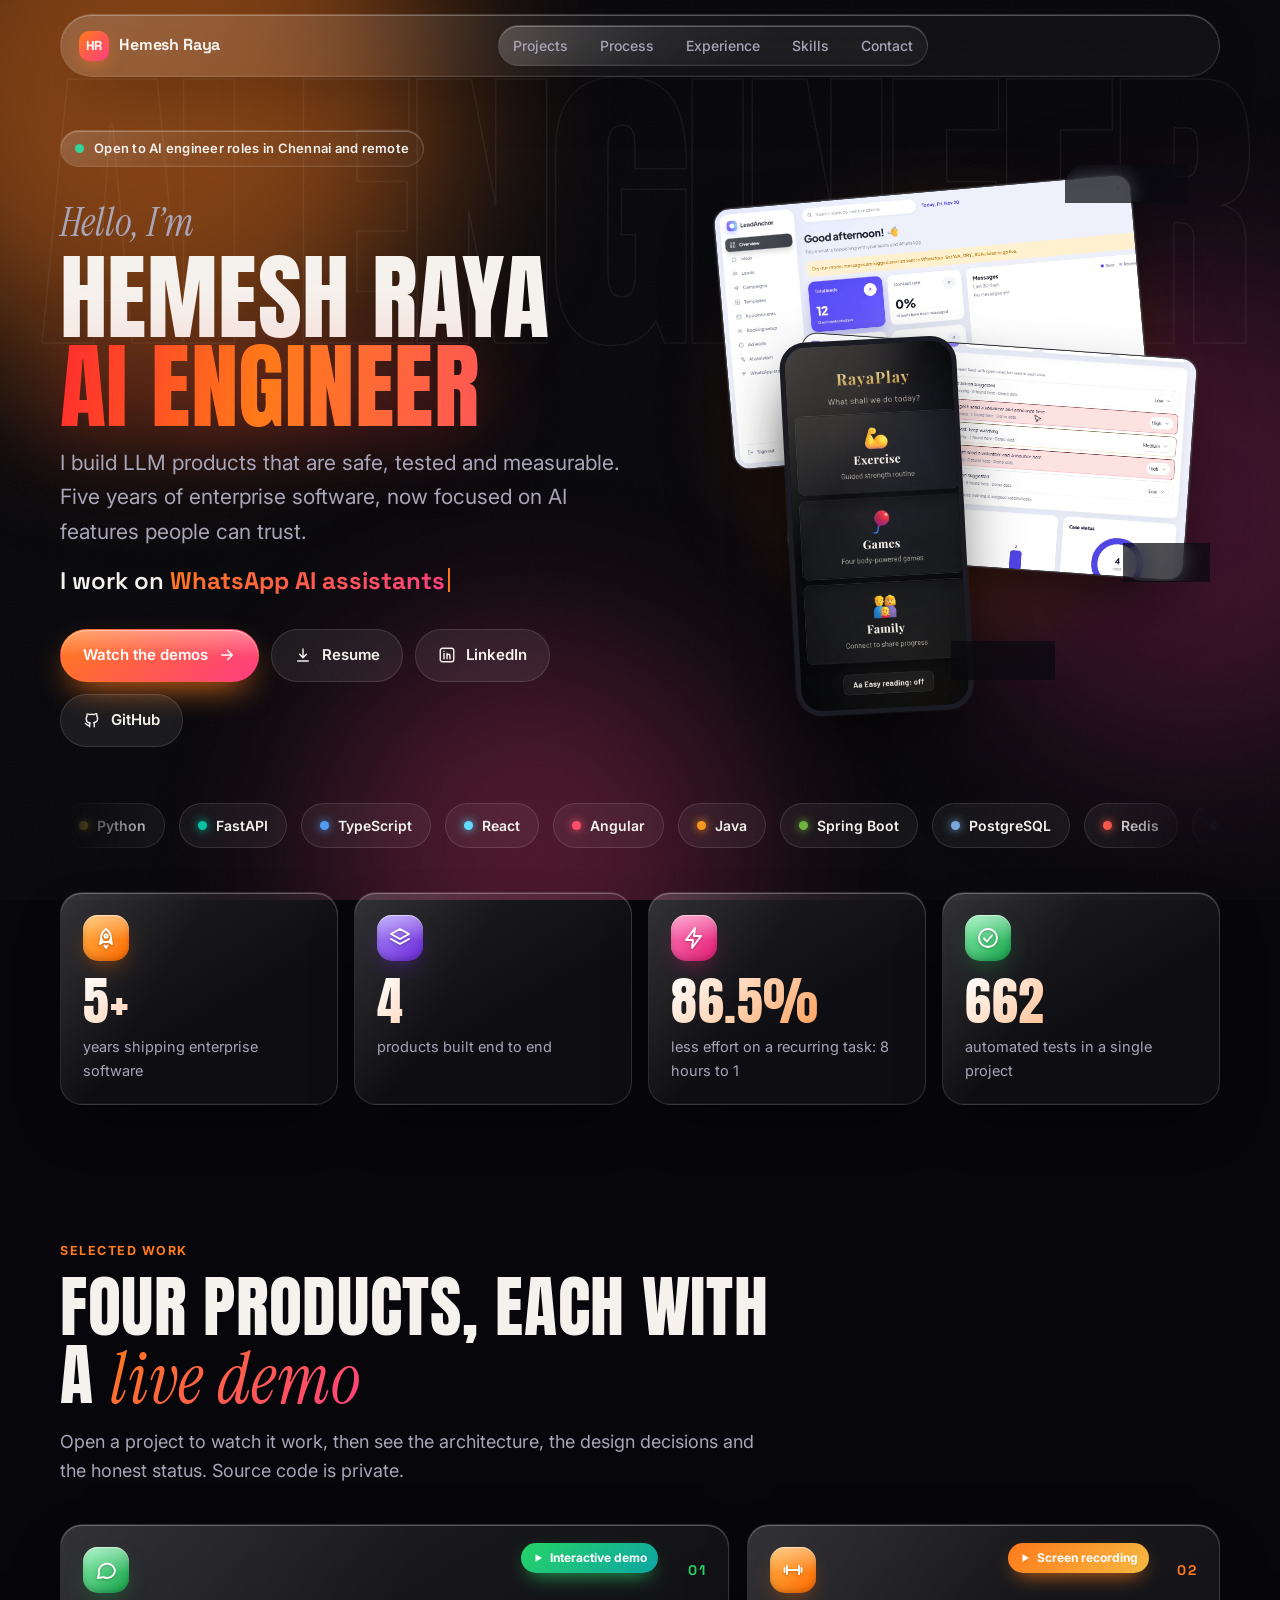
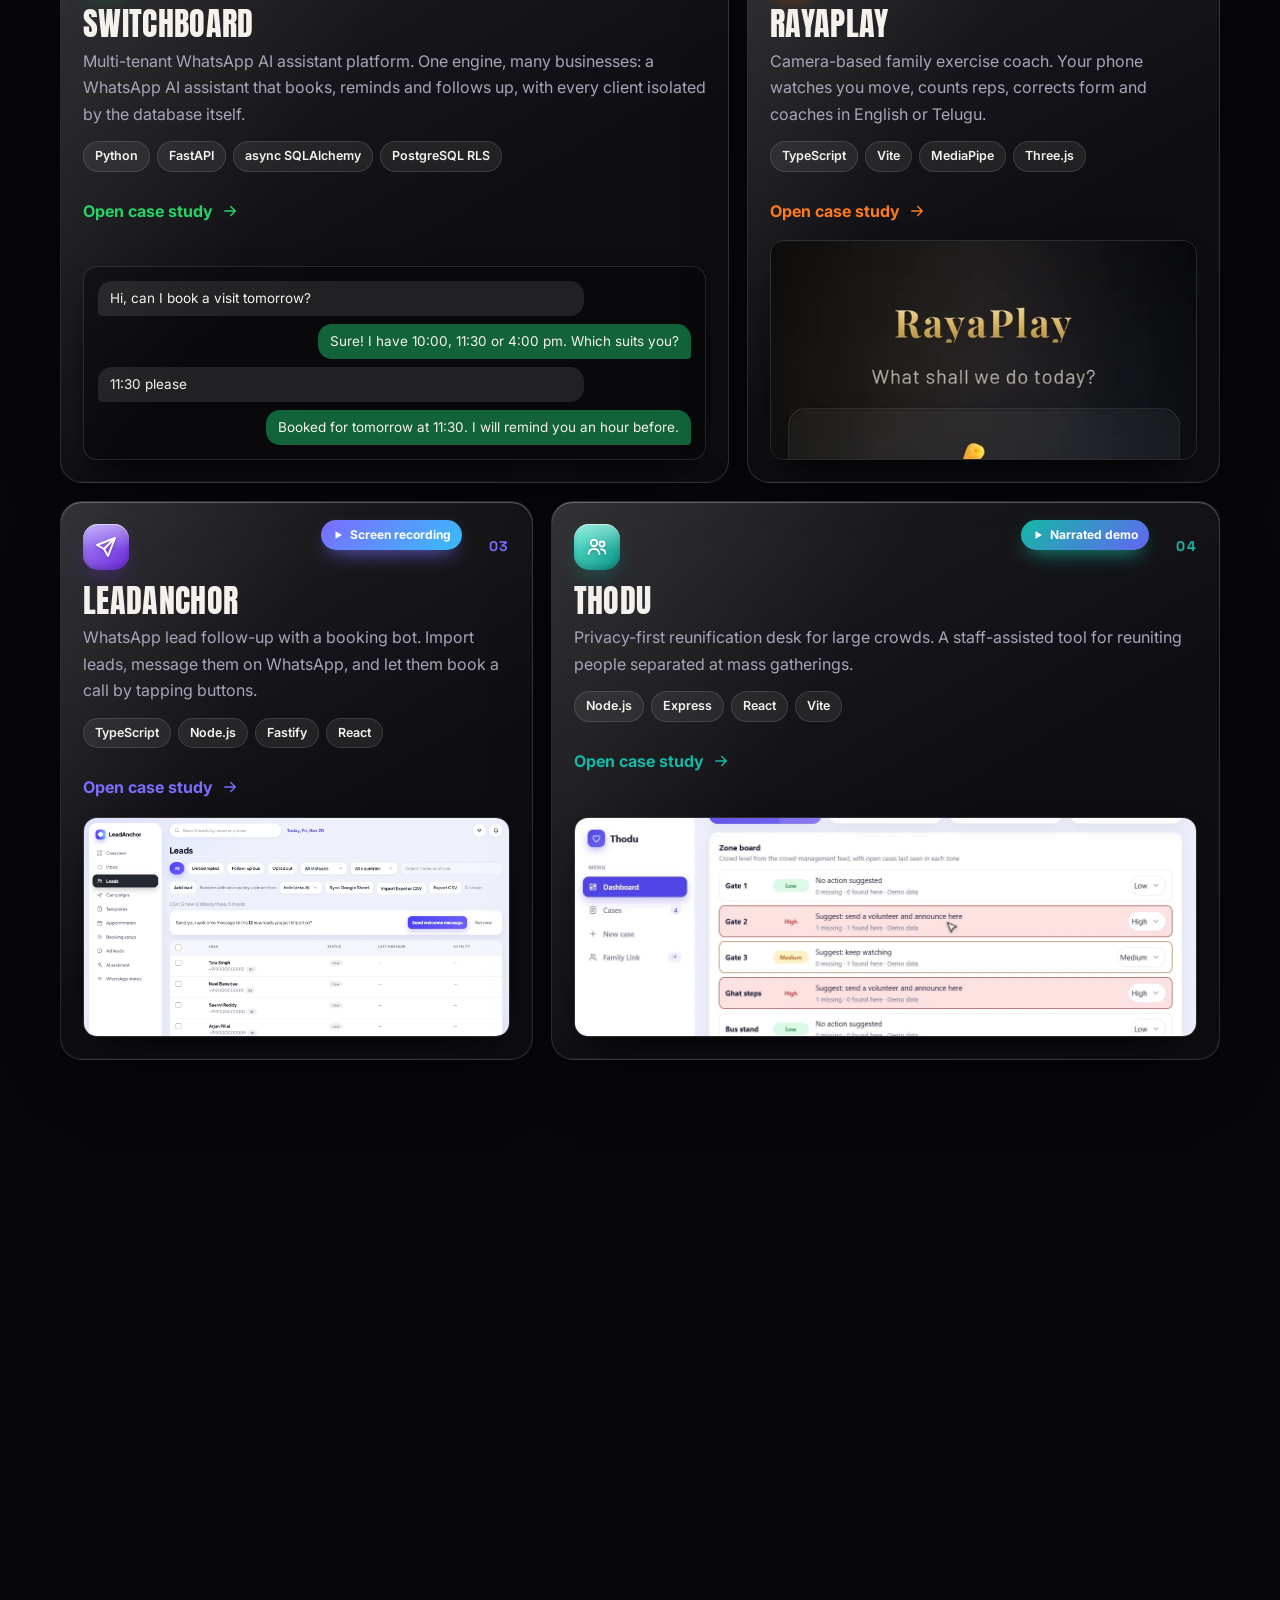
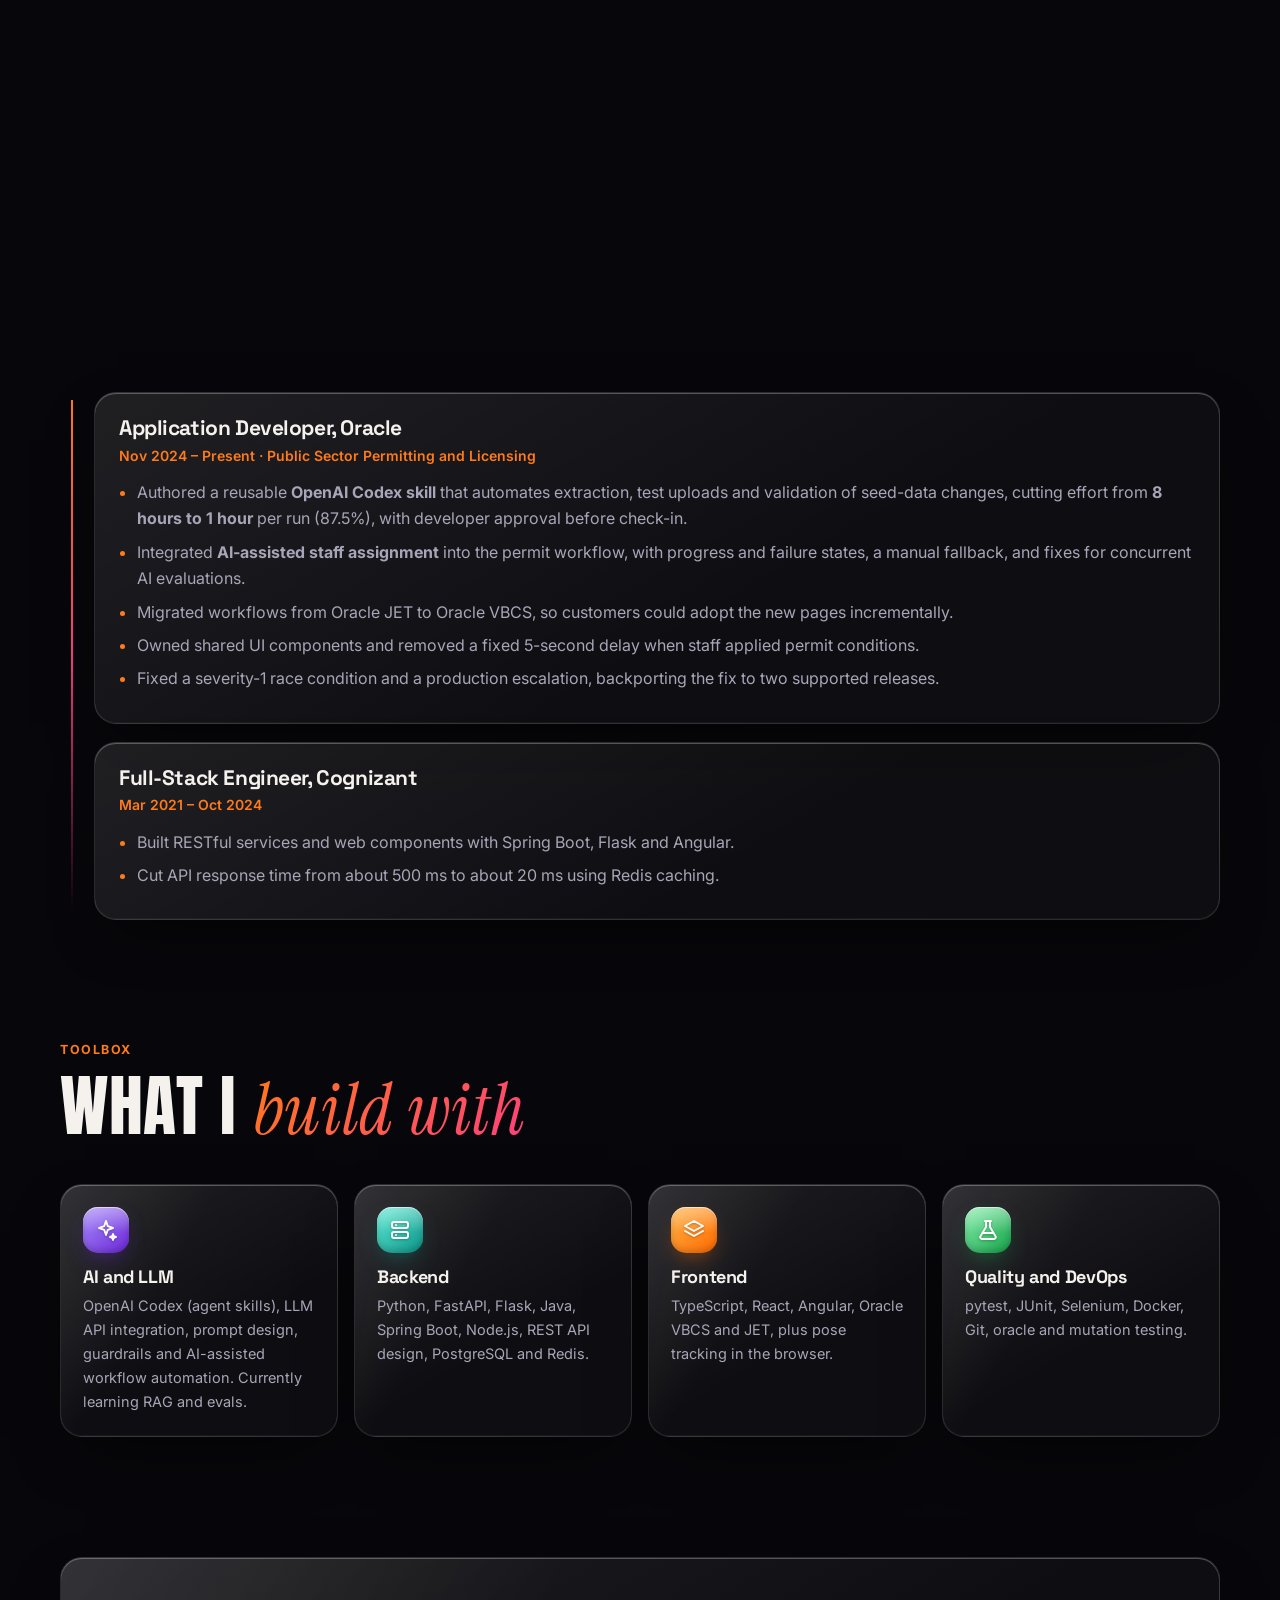
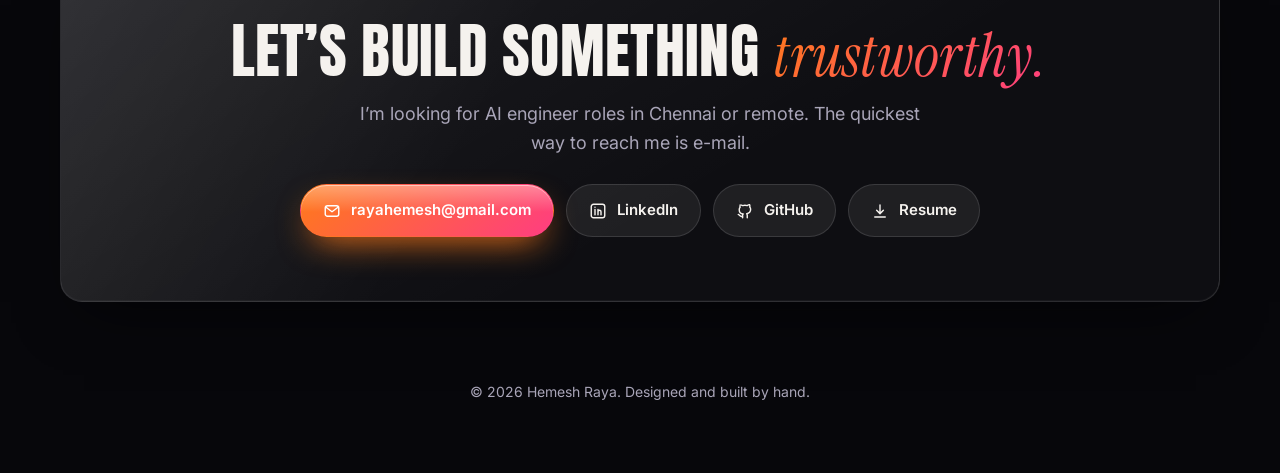
==== index.html @ c347c5f3 "Add files via upload" ====
<!doctype html>
<html lang="en">
<head>
<meta charset="utf-8">
<meta name="viewport" content="width=device-width, initial-scale=1">
<title>Hemesh Raya | AI Engineer</title>
<meta name="description" content="AI engineer building LLM products that are safe, tested and measurable. WhatsApp AI, guardrails, evals and enterprise web platforms.">
<meta property="og:title" content="Hemesh Raya | AI Engineer">
<meta property="og:description" content="AI engineer building LLM products that are safe, tested and measurable. WhatsApp AI, guardrails, evals and enterprise web platforms.">
<meta property="og:type" content="website">
<meta name="theme-color" content="#07070b">
<link rel="preconnect" href="https://fonts.googleapis.com">
<link rel="preconnect" href="https://fonts.gstatic.com" crossorigin>
<link href="https://fonts.googleapis.com/css2?family=Anton&family=Inter:wght@400;500;600;700&family=Instrument+Serif:ital@0;1&family=JetBrains+Mono:wght@400;500&family=Space+Grotesk:wght@500;600;700&display=swap" rel="stylesheet">
<link rel="stylesheet" href="site.css">
<style>:root{--a:#ff7a1a;--a2:#ff3d81;}</style>
</head>
<body>
<div class="mesh" aria-hidden="true"><i></i><i></i><i></i></div><div class="grain" aria-hidden="true"></div>
<div class="cursor-glow" aria-hidden="true"></div><div class="progress" aria-hidden="true"></div>
<header class="nav"><div class="bar glass">
  <a class="brand" href="index.html"><span class="mark">HR</span><span>Hemesh Raya</span></a>
  <nav class="links glass" id="links" aria-label="Main">
    <a href="#projects">Projects</a><a href="#process">Process</a><a href="#experience">Experience</a><a href="#skills">Skills</a><a href="#contact">Contact</a>
  </nav>
  <div style="display:flex;gap:8px">
    <button class="icon-btn menu-btn" id="menu" aria-label="Menu" aria-expanded="false"><svg viewBox="0 0 24 24" fill="none" stroke="currentColor" stroke-width="1.9" stroke-linecap="round" stroke-linejoin="round" aria-hidden="true"><path d="M4 7h16M4 12h16M4 17h16"/></svg></button>
  </div>
</div></header>

<main>
<section class="hero"><div class="big-word" aria-hidden="true">AI ENGINEER</div>
<div class="wrap hero-grid">
  <div>
    <span class="eyebrow glass" data-hero style="--d:.05s"><span class="dot"></span>Open to AI engineer roles in Chennai and remote</span>
    <p class="hello" data-hero style="--d:.12s">Hello, I&rsquo;m</p>
    <h1 data-hero style="--d:.18s"><span class="l1">Hemesh Raya</span><span class="l2">AI Engineer</span></h1>
    <p class="lead" data-hero style="--d:.3s">I build LLM products that are safe, tested and measurable. Five years of enterprise software, now focused on AI features people can trust.</p>
    <p class="rotor" data-hero style="--d:.38s" data-rotate="WhatsApp AI assistants|RAG and evals|LLM guardrails|Full-stack AI products">I work on <b></b><span class="caret"></span></p>
    <div class="cta" data-hero style="--d:.46s">
      <a class="btn primary" href="#projects">Watch the demos <svg viewBox="0 0 24 24" fill="none" stroke="currentColor" stroke-width="1.9" stroke-linecap="round" stroke-linejoin="round" aria-hidden="true"><path d="M5 12h14M13 6l6 6-6 6"/></svg></a>
      <a class="btn" href="Hemesh_Raya_Resume.pdf" download><svg viewBox="0 0 24 24" fill="none" stroke="currentColor" stroke-width="1.9" stroke-linecap="round" stroke-linejoin="round" aria-hidden="true"><path d="M12 4v11M7.5 11l4.5 4.5L16.5 11M5 20h14"/></svg> Resume</a>
      <a class="btn" href="https://www.linkedin.com/in/hemesh-raya-a6746b1a2/" target="_blank" rel="noopener"><svg viewBox="0 0 24 24" fill="none" stroke="currentColor" stroke-width="1.9" stroke-linecap="round" stroke-linejoin="round" aria-hidden="true"><rect x="3" y="3" width="18" height="18" rx="3"/><path d="M8 10v7M8 7v.01M12 17v-4a2 2 0 0 1 4 0v4M12 10v7"/></svg> LinkedIn</a>
      <a class="btn" href="https://github.com/HemeshRaya" target="_blank" rel="noopener"><svg viewBox="0 0 24 24" fill="none" stroke="currentColor" stroke-width="1.9" stroke-linecap="round" stroke-linejoin="round" aria-hidden="true"><path d="M9 19c-4 1.3-4-2-6-2.5m12 4.5v-3.2a2.8 2.8 0 0 0-.8-2.2c2.6-.3 5.3-1.3 5.3-5.8a4.5 4.5 0 0 0-1.2-3.1 4.2 4.2 0 0 0-.1-3.1s-1-.3-3.3 1.2a11.4 11.4 0 0 0-6 0C6.6 3.7 5.6 4 5.6 4a4.2 4.2 0 0 0-.1 3.1A4.5 4.5 0 0 0 4.3 10.2c0 4.5 2.7 5.5 5.3 5.8a2.8 2.8 0 0 0-.8 2.2V21"/></svg> GitHub</a>
    </div>
  </div>
  <div class="collage" data-hero style="--d:.3s" role="img" aria-label="Screens from my projects: LeadAnchor, Thodu and RayaPlay">
    <div class="glow"></div>
    <figure class="sh s1"><img src="leadanchor-overview.webp" alt=""></figure>
    <figure class="sh s2"><img src="thodu-dashboard.webp" alt=""></figure>
    <figure class="sh s3"><img src="rayaplay-home.webp" alt=""></figure>
    <span class="tag t1" style="--c:#7c6cff"><i></i>LeadAnchor</span><span class="tag t2" style="--c:#14b8a6"><i></i>Thodu</span><span class="tag t3" style="--c:#ff8a1f"><i></i>RayaPlay</span>
  </div>
</div>
<div class="wrap"><div class="marquee" aria-hidden="true"><div class="track"><span class="tech"><i style="--c:#ffd43b"></i>Python</span><span class="tech"><i style="--c:#05c3a3"></i>FastAPI</span><span class="tech"><i style="--c:#4f9cf5"></i>TypeScript</span><span class="tech"><i style="--c:#61dafb"></i>React</span><span class="tech"><i style="--c:#ff4d6a"></i>Angular</span><span class="tech"><i style="--c:#f89820"></i>Java</span><span class="tech"><i style="--c:#6db33f"></i>Spring Boot</span><span class="tech"><i style="--c:#7aa7d9"></i>PostgreSQL</span><span class="tech"><i style="--c:#ff5a4d"></i>Redis</span><span class="tech"><i style="--c:#2da0f5"></i>Docker</span><span class="tech"><i style="--c:#8cc84b"></i>Node.js</span><span class="tech"><i style="--c:#25d366"></i>WhatsApp API</span><span class="tech"><i style="--c:#a78bfa"></i>LLM APIs</span><span class="tech"><i style="--c:#ff7a1a"></i>MediaPipe</span><span class="tech"><i style="--c:#ff5a4d"></i>Oracle VBCS</span><span class="tech"><i style="--c:#34d399"></i>pytest</span><span class="tech"><i style="--c:#ffd43b"></i>Python</span><span class="tech"><i style="--c:#05c3a3"></i>FastAPI</span><span class="tech"><i style="--c:#4f9cf5"></i>TypeScript</span><span class="tech"><i style="--c:#61dafb"></i>React</span><span class="tech"><i style="--c:#ff4d6a"></i>Angular</span><span class="tech"><i style="--c:#f89820"></i>Java</span><span class="tech"><i style="--c:#6db33f"></i>Spring Boot</span><span class="tech"><i style="--c:#7aa7d9"></i>PostgreSQL</span><span class="tech"><i style="--c:#ff5a4d"></i>Redis</span><span class="tech"><i style="--c:#2da0f5"></i>Docker</span><span class="tech"><i style="--c:#8cc84b"></i>Node.js</span><span class="tech"><i style="--c:#25d366"></i>WhatsApp API</span><span class="tech"><i style="--c:#a78bfa"></i>LLM APIs</span><span class="tech"><i style="--c:#ff7a1a"></i>MediaPipe</span><span class="tech"><i style="--c:#ff5a4d"></i>Oracle VBCS</span><span class="tech"><i style="--c:#34d399"></i>pytest</span></div></div>
<div class="stats"><div class="stat glass" data-reveal><span class="ico g-orange"><svg viewBox="0 0 24 24" fill="none" stroke="currentColor" stroke-width="1.9" stroke-linecap="round" stroke-linejoin="round" aria-hidden="true"><path d="M12 3c3 2 5 5.5 5 9.5l-2 3.5H9l-2-3.5C7 8.5 9 5 12 3z"/><circle cx="12" cy="10" r="1.6"/><path d="M9 16l-3 2 1-4.5M15 16l3 2-1-4.5M10.5 19.5L12 22l1.5-2.5"/></svg></span><div class="num" data-count="5" data-suffix="+">0</div><div class="lab">years shipping enterprise software</div></div><div class="stat glass" data-reveal><span class="ico g-violet"><svg viewBox="0 0 24 24" fill="none" stroke="currentColor" stroke-width="1.9" stroke-linecap="round" stroke-linejoin="round" aria-hidden="true"><path d="M12 3l9 5-9 5-9-5 9-5z"/><path d="M3 13l9 5 9-5"/></svg></span><div class="num" data-count="4" data-suffix="">0</div><div class="lab">products built end to end</div></div><div class="stat glass" data-reveal><span class="ico g-pink"><svg viewBox="0 0 24 24" fill="none" stroke="currentColor" stroke-width="1.9" stroke-linecap="round" stroke-linejoin="round" aria-hidden="true"><path d="M13 2L4 14h7l-1 8 9-12h-7l1-8z"/></svg></span><div class="num" data-count="87.5" data-suffix="%">0</div><div class="lab">less effort on a recurring task: 8 hours to 1</div></div><div class="stat glass" data-reveal><span class="ico g-green"><svg viewBox="0 0 24 24" fill="none" stroke="currentColor" stroke-width="1.9" stroke-linecap="round" stroke-linejoin="round" aria-hidden="true"><circle cx="12" cy="12" r="9"/><path d="M8 12.5l3 3 5-6"/></svg></span><div class="num" data-count="670" data-suffix="">0</div><div class="lab">automated tests in a single project</div></div></div></div>
</section>

<section class="sec" id="projects"><div class="wrap">
  <div class="sec-head" data-reveal><div class="kicker">Selected work</div><h2>Four products, each with a <span class="em">live demo</span></h2><p>Open a project to watch it work, then see the architecture, the design decisions and the honest status. Source code is private.</p></div>
  <div class="bento"><a class="tile glass t1" data-reveal data-tilt href="switchboard.html" style="--ta:#25d366;--tb:#0ea5a4">
  <span class="demo-badge"><svg viewBox="0 0 24 24" aria-hidden="true"><path d="M7 4.5v15l13-7.5z"/></svg> Interactive demo</span>
  <div class="body"><div class="tilehead"><span class="ico g-green"><svg viewBox="0 0 24 24" fill="none" stroke="currentColor" stroke-width="1.9" stroke-linecap="round" stroke-linejoin="round" aria-hidden="true"><path d="M21 12a8 8 0 0 1-11.6 7.1L4 20l1-4.2A8 8 0 1 1 21 12z"/></svg></span><span class="num">01</span></div>
  <h3>Switchboard</h3><p>Multi-tenant WhatsApp AI assistant platform. One engine, many businesses: a WhatsApp AI assistant that books, reminds and follows up, with every client isolated by the database itself.</p><div class="chips"><span class="chip">Python</span><span class="chip">FastAPI</span><span class="chip">async SQLAlchemy</span><span class="chip">PostgreSQL RLS</span></div>
  <span class="go">Open case study <svg viewBox="0 0 24 24" fill="none" stroke="currentColor" stroke-width="1.9" stroke-linecap="round" stroke-linejoin="round" aria-hidden="true"><path d="M5 12h14M13 6l6 6-6 6"/></svg></span></div><div class="peek chat-peek"><div class="b u">Hi, can I book a visit tomorrow?</div><div class="b r">Sure! I have 10:00, 11:30 or 4:00 pm. Which suits you?</div><div class="b u">11:30 please</div><div class="b r">Booked for tomorrow at 11:30. I will remind you an hour before.</div></div></a><a class="tile glass t2" data-reveal data-tilt href="rayaplay.html" style="--ta:#ff7a1a;--tb:#f5b942">
  <span class="demo-badge"><svg viewBox="0 0 24 24" aria-hidden="true"><path d="M7 4.5v15l13-7.5z"/></svg> Screen recording</span>
  <div class="body"><div class="tilehead"><span class="ico g-orange"><svg viewBox="0 0 24 24" fill="none" stroke="currentColor" stroke-width="1.9" stroke-linecap="round" stroke-linejoin="round" aria-hidden="true"><path d="M6 8v8M3.5 10v4M18 8v8M20.5 10v4M6 12h12"/></svg></span><span class="num">02</span></div>
  <h3>RayaPlay</h3><p>Camera-based family exercise coach. Your phone watches you move, counts reps, corrects form and coaches in English or Telugu.</p><div class="chips"><span class="chip">TypeScript</span><span class="chip">Vite</span><span class="chip">MediaPipe</span><span class="chip">Three.js</span></div>
  <span class="go">Open case study <svg viewBox="0 0 24 24" fill="none" stroke="currentColor" stroke-width="1.9" stroke-linecap="round" stroke-linejoin="round" aria-hidden="true"><path d="M5 12h14M13 6l6 6-6 6"/></svg></span></div><div class="peek"><img src="rayaplay-home.webp" alt="RayaPlay home screen" loading="lazy"></div></a><a class="tile glass t3" data-reveal data-tilt href="leadanchor.html" style="--ta:#7c6cff;--tb:#38bdf8">
  <span class="demo-badge"><svg viewBox="0 0 24 24" aria-hidden="true"><path d="M7 4.5v15l13-7.5z"/></svg> Screen recording</span>
  <div class="body"><div class="tilehead"><span class="ico g-violet"><svg viewBox="0 0 24 24" fill="none" stroke="currentColor" stroke-width="1.9" stroke-linecap="round" stroke-linejoin="round" aria-hidden="true"><path d="M21 3L10 14"/><path d="M21 3l-7 18-4-7-7-4 18-7z"/></svg></span><span class="num">03</span></div>
  <h3>LeadAnchor</h3><p>WhatsApp lead follow-up with a booking bot. Import leads, message them on WhatsApp, and let them book a call by tapping buttons.</p><div class="chips"><span class="chip">TypeScript</span><span class="chip">Node.js</span><span class="chip">Fastify</span><span class="chip">React</span></div>
  <span class="go">Open case study <svg viewBox="0 0 24 24" fill="none" stroke="currentColor" stroke-width="1.9" stroke-linecap="round" stroke-linejoin="round" aria-hidden="true"><path d="M5 12h14M13 6l6 6-6 6"/></svg></span></div><div class="peek"><img src="leadanchor-leads.webp" alt="LeadAnchor leads page" loading="lazy"></div></a><a class="tile glass t4" data-reveal data-tilt href="thodu.html" style="--ta:#14b8a6;--tb:#6366f1">
  <span class="demo-badge"><svg viewBox="0 0 24 24" aria-hidden="true"><path d="M7 4.5v15l13-7.5z"/></svg> Narrated demo</span>
  <div class="body"><div class="tilehead"><span class="ico g-teal"><svg viewBox="0 0 24 24" fill="none" stroke="currentColor" stroke-width="1.9" stroke-linecap="round" stroke-linejoin="round" aria-hidden="true"><circle cx="9" cy="8" r="3.2"/><path d="M3.5 19c.5-3 2.7-5 5.5-5s5 2 5.5 5"/><circle cx="17" cy="9" r="2.5"/><path d="M16 14.2c2.4.1 4.1 1.8 4.5 4.3"/></svg></span><span class="num">04</span></div>
  <h3>Thodu</h3><p>Privacy-first reunification desk for large crowds. A staff-assisted tool for reuniting people separated at mass gatherings.</p><div class="chips"><span class="chip">Node.js</span><span class="chip">Express</span><span class="chip">React</span><span class="chip">Vite</span></div>
  <span class="go">Open case study <svg viewBox="0 0 24 24" fill="none" stroke="currentColor" stroke-width="1.9" stroke-linecap="round" stroke-linejoin="round" aria-hidden="true"><path d="M5 12h14M13 6l6 6-6 6"/></svg></span></div><div class="peek"><img src="thodu-dashboard.webp" alt="Thodu dashboard" loading="lazy"></div></a></div>
</div></section>

<section class="sec" id="process"><div class="wrap">
  <div class="sec-head" data-reveal><div class="kicker">How I work</div><h2>AI features that <span class="em">earn trust</span></h2><p>A repeatable approach, from the first conversation to the last test.</p></div>
  <div class="steps"><div class="step glass" data-reveal><div class="n"><span>01</span><span class="ico g-blue sm"><svg viewBox="0 0 24 24" fill="none" stroke="currentColor" stroke-width="1.9" stroke-linecap="round" stroke-linejoin="round" aria-hidden="true"><circle cx="11" cy="11" r="6.5"/><path d="M16 16l4.5 4.5"/></svg></span></div><h4>Understand</h4><p>Start from the real user and the real risk, not from the model.</p></div><div class="step glass" data-reveal><div class="n"><span>02</span><span class="ico g-teal sm"><svg viewBox="0 0 24 24" fill="none" stroke="currentColor" stroke-width="1.9" stroke-linecap="round" stroke-linejoin="round" aria-hidden="true"><path d="M12 3l7 3v6c0 4.5-3 7.6-7 9-4-1.4-7-4.5-7-9V6l7-3z"/><path d="M9 12l2 2 4-4"/></svg></span></div><h4>Set guardrails</h4><p>Decide what the AI may never do, and enforce it in code.</p></div><div class="step glass" data-reveal><div class="n"><span>03</span><span class="ico g-orange sm"><svg viewBox="0 0 24 24" fill="none" stroke="currentColor" stroke-width="1.9" stroke-linecap="round" stroke-linejoin="round" aria-hidden="true"><path d="M8 8l-5 4 5 4M16 8l5 4-5 4M14 5l-4 14"/></svg></span></div><h4>Build small</h4><p>Testable pieces: the model proposes, deterministic code checks.</p></div><div class="step glass" data-reveal><div class="n"><span>04</span><span class="ico g-violet sm"><svg viewBox="0 0 24 24" fill="none" stroke="currentColor" stroke-width="1.9" stroke-linecap="round" stroke-linejoin="round" aria-hidden="true"><path d="M9 3h6M10 3v6l-5.5 9.2A1.8 1.8 0 0 0 6 21h12a1.8 1.8 0 0 0 1.5-2.8L14 9V3"/><path d="M7.5 15h9"/></svg></span></div><h4>Evaluate</h4><p>Golden questions, oracles, mutation tests and model comparisons.</p></div><div class="step glass" data-reveal><div class="n"><span>05</span><span class="ico g-pink sm"><svg viewBox="0 0 24 24" fill="none" stroke="currentColor" stroke-width="1.9" stroke-linecap="round" stroke-linejoin="round" aria-hidden="true"><path d="M12 3c3 2 5 5.5 5 9.5l-2 3.5H9l-2-3.5C7 8.5 9 5 12 3z"/><circle cx="12" cy="10" r="1.6"/><path d="M9 16l-3 2 1-4.5M15 16l3 2-1-4.5M10.5 19.5L12 22l1.5-2.5"/></svg></span></div><h4>Ship and learn</h4><p>Be honest about limits, measure, then iterate.</p></div></div>
</div></section>

<section class="sec" id="experience"><div class="wrap">
  <div class="sec-head" data-reveal><div class="kicker">Experience</div><h2>Shipping in <span class="em">production</span></h2><p>Oracle work is confidential, so it is described in general terms with no code or screenshots.</p></div>
  <div class="timeline">
    <article class="job glass" data-reveal><h3>Application Developer, Oracle</h3><div class="meta">Nov 2024 &ndash; Present &middot; Public Sector Permitting and Licensing</div><ul>
      <li>Authored a reusable <b>OpenAI Codex skill</b> that automates extraction, test uploads and validation of seed-data changes, cutting effort from <b>8 hours to 1 hour</b> per run (87.5%), with developer approval before check-in.</li>
      <li>Integrated <b>AI-assisted staff assignment</b> into the permit workflow, with progress and failure states, a manual fallback, and fixes for concurrent AI evaluations.</li>
      <li>Migrated workflows from Oracle JET to Oracle VBCS, so customers could adopt the new pages incrementally.</li>
      <li>Owned shared UI components and removed a fixed 5-second delay when staff applied permit conditions.</li>
      <li>Fixed a severity-1 race condition and a production escalation, backporting the fix to two supported releases.</li></ul></article>
    <article class="job glass" data-reveal><h3>Full-Stack Engineer, Cognizant</h3><div class="meta">Mar 2021 &ndash; Oct 2024</div><ul>
      <li>Built RESTful services and web components with Spring Boot, Flask and Angular.</li>
      <li>Cut API response time from about 500 ms to about 20 ms using Redis caching.</li></ul></article>
  </div>
</div></section>

<section class="sec" id="skills"><div class="wrap">
  <div class="sec-head" data-reveal><div class="kicker">Toolbox</div><h2>What I <span class="em">build with</span></h2></div>
  <div class="skills"><div class="skill glass" data-reveal><span class="ico g-violet"><svg viewBox="0 0 24 24" fill="none" stroke="currentColor" stroke-width="1.9" stroke-linecap="round" stroke-linejoin="round" aria-hidden="true"><path d="M12 3l1.8 5.2L19 10l-5.2 1.8L12 17l-1.8-5.2L5 10l5.2-1.8L12 3z"/><path d="M19 16l.8 2.2L22 19l-2.2.8L19 22l-.8-2.2L16 19l2.2-.8L19 16z"/></svg></span><h4>AI and LLM</h4><p>OpenAI Codex (agent skills), LLM API integration, prompt design, guardrails and AI-assisted workflow automation. Currently learning RAG and evals.</p></div><div class="skill glass" data-reveal><span class="ico g-teal"><svg viewBox="0 0 24 24" fill="none" stroke="currentColor" stroke-width="1.9" stroke-linecap="round" stroke-linejoin="round" aria-hidden="true"><rect x="4" y="4" width="16" height="6" rx="2"/><rect x="4" y="14" width="16" height="6" rx="2"/><path d="M8 7h.01M8 17h.01"/></svg></span><h4>Backend</h4><p>Python, FastAPI, Flask, Java, Spring Boot, Node.js, REST API design, PostgreSQL and Redis.</p></div><div class="skill glass" data-reveal><span class="ico g-orange"><svg viewBox="0 0 24 24" fill="none" stroke="currentColor" stroke-width="1.9" stroke-linecap="round" stroke-linejoin="round" aria-hidden="true"><path d="M12 3l9 5-9 5-9-5 9-5z"/><path d="M3 13l9 5 9-5"/></svg></span><h4>Frontend</h4><p>TypeScript, React, Angular, Oracle VBCS and JET, plus pose tracking in the browser.</p></div><div class="skill glass" data-reveal><span class="ico g-green"><svg viewBox="0 0 24 24" fill="none" stroke="currentColor" stroke-width="1.9" stroke-linecap="round" stroke-linejoin="round" aria-hidden="true"><path d="M9 3h6M10 3v6l-5.5 9.2A1.8 1.8 0 0 0 6 21h12a1.8 1.8 0 0 0 1.5-2.8L14 9V3"/><path d="M7.5 15h9"/></svg></span><h4>Quality and DevOps</h4><p>pytest, JUnit, Selenium, Docker, Git, oracle and mutation testing.</p></div></div>
</div></section>

<section class="sec" id="contact"><div class="wrap">
  <div class="cta-card glass" data-reveal><h2>Let&rsquo;s build something <span class="em">trustworthy.</span></h2>
  <p>I&rsquo;m looking for AI engineer roles in Chennai or remote. The quickest way to reach me is e-mail.</p>
  <div class="cta"><a class="btn primary" href="mailto:rayahemesh@gmail.com" data-copy="rayahemesh@gmail.com"><svg viewBox="0 0 24 24" fill="none" stroke="currentColor" stroke-width="1.9" stroke-linecap="round" stroke-linejoin="round" aria-hidden="true"><rect x="3" y="5" width="18" height="14" rx="3"/><path d="M4 7l8 6 8-6"/></svg><span>rayahemesh@gmail.com</span></a>
  <a class="btn" href="https://www.linkedin.com/in/hemesh-raya-a6746b1a2/" target="_blank" rel="noopener"><svg viewBox="0 0 24 24" fill="none" stroke="currentColor" stroke-width="1.9" stroke-linecap="round" stroke-linejoin="round" aria-hidden="true"><rect x="3" y="3" width="18" height="18" rx="3"/><path d="M8 10v7M8 7v.01M12 17v-4a2 2 0 0 1 4 0v4M12 10v7"/></svg> LinkedIn</a>
  <a class="btn" href="https://github.com/HemeshRaya" target="_blank" rel="noopener"><svg viewBox="0 0 24 24" fill="none" stroke="currentColor" stroke-width="1.9" stroke-linecap="round" stroke-linejoin="round" aria-hidden="true"><path d="M9 19c-4 1.3-4-2-6-2.5m12 4.5v-3.2a2.8 2.8 0 0 0-.8-2.2c2.6-.3 5.3-1.3 5.3-5.8a4.5 4.5 0 0 0-1.2-3.1 4.2 4.2 0 0 0-.1-3.1s-1-.3-3.3 1.2a11.4 11.4 0 0 0-6 0C6.6 3.7 5.6 4 5.6 4a4.2 4.2 0 0 0-.1 3.1A4.5 4.5 0 0 0 4.3 10.2c0 4.5 2.7 5.5 5.3 5.8a2.8 2.8 0 0 0-.8 2.2V21"/></svg> GitHub</a>
  <a class="btn" href="Hemesh_Raya_Resume.pdf" download><svg viewBox="0 0 24 24" fill="none" stroke="currentColor" stroke-width="1.9" stroke-linecap="round" stroke-linejoin="round" aria-hidden="true"><path d="M12 4v11M7.5 11l4.5 4.5L16.5 11M5 20h14"/></svg> Resume</a></div></div>
</div></section>
</main>
<footer><div class="wrap">&copy; 2026 Hemesh Raya. Designed and built by hand.</div></footer>
<div class="lb" role="dialog" aria-label="Screenshot viewer"><button class="icon-btn x" aria-label="Close"><svg viewBox="0 0 24 24" fill="none" stroke="currentColor" stroke-width="1.9" stroke-linecap="round" stroke-linejoin="round" aria-hidden="true"><path d="M6 6l12 12M18 6L6 18"/></svg></button><img alt=""></div>
<script src="site.js"></script>
</body></html>
---- site.css ----
/* Hemesh Raya portfolio: dark glossy theme */
:root {
  --bg: #07070b;
  --text: #f5f2ee;
  --muted: #a9a5b8;
  --line: rgba(255, 255, 255, .12);
  --a: #ff3b30;           /* page accent, overridden per project */
  --a2: #ff8a1f;
  --g-orange: linear-gradient(135deg, #ffb347, #ff6a00);
  --g-pink: linear-gradient(135deg, #ff7ab8, #e11d74);
  --g-violet: linear-gradient(135deg, #a78bfa, #6d28d9);
  --g-blue: linear-gradient(135deg, #60a5fa, #2563eb);
  --g-teal: linear-gradient(135deg, #5eead4, #0d9488);
  --g-green: linear-gradient(135deg, #86efac, #16a34a);
  --g-amber: linear-gradient(135deg, #fde68a, #d97706);
  --radius: 22px;
  --font-body: "Inter", system-ui, -apple-system, "Segoe UI", Roboto, sans-serif;
  --font-head: "Space Grotesk", "Inter", system-ui, sans-serif;
  --font-accent: "Instrument Serif", Georgia, serif;
  --font-display: "Anton", "Space Grotesk", Impact, sans-serif;
}
* { box-sizing: border-box; }
html { overflow-x: clip; scroll-behavior: smooth; -webkit-text-size-adjust: 100%; }
body {
  margin: 0; background: var(--bg); color: var(--text);
  font: 16px/1.65 var(--font-body); overflow-x: hidden;
}
@view-transition { navigation: auto; }
img { max-width: 100%; display: block; }
a { color: inherit; text-decoration: none; }
:focus-visible { outline: 2px solid var(--a); outline-offset: 3px; border-radius: 8px; }
.wrap { width: min(1160px, 100% - 40px); margin-inline: auto; }
::selection { background: var(--a); color: #000; }

/* ---------- background mesh ---------- */
.mesh { position: fixed; inset: 0; z-index: -1; overflow: hidden; pointer-events: none; }
.mesh i { position: absolute; border-radius: 50%; filter: blur(90px); opacity: .5; will-change: transform; }
.mesh i:nth-child(1) { width: 560px; height: 560px; background: var(--a); top: -180px; left: -120px; animation: drift1 22s ease-in-out infinite; }
.mesh i:nth-child(2) { width: 480px; height: 480px; background: #7c1d4d; top: 30%; right: -160px; opacity: .45; animation: drift2 26s ease-in-out infinite; }
.mesh i:nth-child(3) { width: 420px; height: 420px; background: var(--a2); bottom: -160px; left: 25%; opacity: .28; animation: drift3 30s ease-in-out infinite; }
@keyframes drift1 { 50% { transform: translate(120px, 90px) scale(1.15); } }
@keyframes drift2 { 50% { transform: translate(-110px, 80px) scale(.9); } }
@keyframes drift3 { 50% { transform: translate(90px, -70px) scale(1.2); } }
.grain { position: fixed; inset: 0; z-index: -1; opacity: .05; pointer-events: none;
  background-image: url("data:image/svg+xml;utf8,<svg xmlns='http://www.w3.org/2000/svg' width='160' height='160'><filter id='n'><feTurbulence type='fractalNoise' baseFrequency='.9' numOctaves='2'/></filter><rect width='100%' height='100%' filter='url(%23n)'/></svg>"); }
.progress { position: fixed; top: 0; left: 0; height: 3px; width: 0; z-index: 60; background: linear-gradient(90deg, var(--a), var(--a2)); box-shadow: 0 0 12px var(--a); }
.cursor-glow { position: fixed; width: 420px; height: 420px; margin: -210px 0 0 -210px; border-radius: 50%; z-index: -1; pointer-events: none;
  background: radial-gradient(circle, color-mix(in srgb, var(--a) 22%, transparent), transparent 65%); transition: opacity .3s; opacity: 0; }

/* ---------- nav ---------- */
.nav { position: fixed; top: 14px; left: 0; right: 0; z-index: 50; }
.nav .bar { width: min(1160px, 100% - 28px); margin-inline: auto; display: flex; align-items: center; justify-content: space-between;
  padding: 10px 14px 10px 18px; border-radius: 999px; }
.brand { font-family: var(--font-head); font-weight: 700; letter-spacing: -.01em; display: flex; align-items: center; gap: 10px; }
.brand .mark { width: 30px; height: 30px; border-radius: 10px; display: grid; place-items: center; font-size: 13px; color: #fff; background: linear-gradient(135deg, var(--a), var(--a2)); box-shadow: 0 6px 18px -6px var(--a); }
.links { display: flex; align-items: center; gap: 4px; }
.links a { padding: 8px 14px; border-radius: 999px; color: var(--muted); font-size: 14px; font-weight: 500; transition: .2s; }
.links a:hover, .links a.active { color: var(--text); background: rgba(255, 255, 255, .08); }
.icon-btn { width: 38px; height: 38px; border-radius: 50%; display: grid; place-items: center; cursor: pointer; border: 1px solid var(--line);
  background: rgba(255, 255, 255, .06); color: var(--text); transition: .2s; }
.icon-btn:hover { background: rgba(255, 255, 255, .14); transform: translateY(-1px); }
.icon-btn svg { width: 18px; height: 18px; }
.icon-btn[aria-pressed="true"] { background: linear-gradient(135deg, var(--a), var(--a2)); border-color: transparent; color: #fff; box-shadow: 0 6px 20px -6px var(--a); }
.menu-btn { display: none; }
@media (max-width: 760px) {
  .links { display: none; position: absolute; top: 62px; left: 0; right: 0; flex-direction: column; padding: 12px; border-radius: 24px; }
  .links.open { display: flex; }
  .menu-btn { display: grid; }
}

/* ---------- glass + gloss ---------- */
.glass {
  position: relative; border-radius: var(--radius); border: 1px solid var(--line);
  background: linear-gradient(150deg, rgba(255, 255, 255, .1), rgba(255, 255, 255, .03) 60%);
  -webkit-backdrop-filter: blur(16px); backdrop-filter: blur(16px);
  box-shadow: inset 0 1px 0 rgba(255, 255, 255, .28), inset 0 -1px 0 rgba(255, 255, 255, .04), 0 24px 60px -24px rgba(0, 0, 0, .7);
  overflow: hidden; --mx: 50%; --my: 0%;
}
.glass::before { content: ""; position: absolute; inset: 0; pointer-events: none;
  background: linear-gradient(120deg, rgba(255, 255, 255, .16), transparent 38%); opacity: .55; }
.glass::after { content: ""; position: absolute; inset: 0; pointer-events: none; opacity: 0; transition: opacity .3s;
  background: radial-gradient(420px circle at var(--mx) var(--my), color-mix(in srgb, var(--a) 28%, transparent), transparent 60%); }
.glass:hover::after { opacity: 1; }
.glass > * { position: relative; z-index: 1; }

.btn { display: inline-flex; align-items: center; gap: 10px; padding: 13px 22px; border-radius: 999px; font-weight: 600; font-size: 15px;
  border: 1px solid var(--line); background: rgba(255, 255, 255, .07); color: var(--text); cursor: pointer; transition: transform .2s, background .2s, box-shadow .2s;
  position: relative; overflow: hidden; }
.btn:hover { background: rgba(255, 255, 255, .15); }
.btn svg { width: 18px; height: 18px; }
.btn.primary { border-color: transparent; color: #fff; background: linear-gradient(135deg, var(--a), var(--a2));
  box-shadow: 0 14px 34px -12px var(--a), inset 0 1px 0 rgba(255, 255, 255, .45); }
.btn.primary::before { content: ""; position: absolute; left: 0; right: 0; top: 0; height: 52%; background: linear-gradient(180deg, rgba(255, 255, 255, .34), rgba(255, 255, 255, 0)); pointer-events: none; }
.btn.primary::after { content: ""; position: absolute; top: 0; bottom: 0; width: 60px; left: -90px; background: linear-gradient(100deg, transparent, rgba(255, 255, 255, .55), transparent); transform: skewX(-20deg); transition: left .7s; }
.btn.primary:hover::after { left: 120%; }

/* colorful icon tiles */
.ico { width: 46px; height: 46px; border-radius: 15px; display: grid; place-items: center; color: #fff; flex: none; position: relative;
  box-shadow: 0 10px 24px -10px var(--ico-glow, rgba(255, 122, 26, .7)), inset 0 1px 0 rgba(255, 255, 255, .55), inset 0 -3px 6px rgba(0, 0, 0, .18); }
.ico::before { content: ""; position: absolute; inset: 0; border-radius: inherit; background: linear-gradient(180deg, rgba(255, 255, 255, .35), transparent 55%); }
.ico svg { width: 24px; height: 24px; position: relative; filter: drop-shadow(0 1px 1px rgba(0, 0, 0, .25)); }
.ico.sm { width: 36px; height: 36px; border-radius: 12px; } .ico.sm svg { width: 19px; height: 19px; }
.g-orange { background: var(--g-orange); --ico-glow: rgba(255, 106, 0, .7); } .g-pink { background: var(--g-pink); --ico-glow: rgba(225, 29, 116, .7); }
.g-violet { background: var(--g-violet); --ico-glow: rgba(109, 40, 217, .7); } .g-blue { background: var(--g-blue); --ico-glow: rgba(37, 99, 235, .7); }
.g-teal { background: var(--g-teal); --ico-glow: rgba(13, 148, 136, .7); } .g-green { background: var(--g-green); --ico-glow: rgba(22, 163, 74, .7); }
.g-amber { background: var(--g-amber); --ico-glow: rgba(217, 119, 6, .7); }

/* ---------- type ---------- */
h1, h2, h3, h4 { font-family: var(--font-head); letter-spacing: -.02em; line-height: 1.08; margin: 0; }
.em { font-family: var(--font-accent); font-style: italic; font-weight: 400; background: linear-gradient(135deg, var(--a), var(--a2)); -webkit-background-clip: text; background-clip: text; color: transparent; padding-right: .06em; }
.eyebrow { display: inline-flex; align-items: center; gap: 10px; padding: 7px 14px; border-radius: 999px; font-size: 13px; font-weight: 600; letter-spacing: .02em; }
.dot { width: 9px; height: 9px; border-radius: 50%; background: #34d399; box-shadow: 0 0 0 0 rgba(52, 211, 153, .7); animation: pulse 2s infinite; }
@keyframes pulse { 70% { box-shadow: 0 0 0 10px rgba(52, 211, 153, 0); } 100% { box-shadow: 0 0 0 0 rgba(52, 211, 153, 0); } }
.sec { padding: 96px 0 24px; }
.sec-head { margin-bottom: 38px; max-width: 720px; }
.sec-head .kicker { color: var(--a); font-weight: 700; letter-spacing: .12em; text-transform: uppercase; font-size: 12.5px; }
.sec-head h2 { font-size: clamp(30px, 5vw, 48px); margin: 10px 0 12px; }
.sec-head p { color: var(--muted); font-size: 18px; margin: 0; }

/* ---------- hero ---------- */
.hero { position: relative; padding: 150px 0 40px; overflow-x: clip; }
.hero-grid { display: grid; grid-template-columns: 1.15fr .85fr; gap: 30px; align-items: center; }
.hero h1 { font-size: clamp(44px, 8vw, 92px); letter-spacing: -.035em; margin: 20px 0 18px; }
.hero h1 .em { font-size: 1.06em; }
.hero .lead { font-size: clamp(17px, 2vw, 21px); color: var(--muted); max-width: 560px; margin: 0 0 12px; }
.rotor { font-family: var(--font-head); font-size: clamp(18px, 2.4vw, 24px); font-weight: 600; margin: 0 0 28px; min-height: 1.5em; }
.rotor b { background: linear-gradient(135deg, var(--a), var(--a2)); -webkit-background-clip: text; background-clip: text; color: transparent; }
.rotor .caret { display: inline-block; width: 2px; height: 1em; background: var(--a); margin-left: 3px; vertical-align: -.12em; animation: blink 1s steps(1) infinite; }
@keyframes blink { 50% { opacity: 0; } }
.cta { display: flex; flex-wrap: wrap; gap: 12px; }
.big-word { position: absolute; left: 50%; top: 80px; transform: translateX(-50%); z-index: -1; white-space: nowrap; user-select: none;
  font-family: var(--font-head); font-weight: 700; font-size: clamp(90px, 19vw, 300px); letter-spacing: -.04em; line-height: 1;
  color: transparent; -webkit-text-stroke: 1.5px rgba(255, 255, 255, .07); }
@keyframes floaty { 50% { transform: translateY(-14px); } }
@media (max-width: 860px) {
  .hero { padding-top: 120px; } .hero-grid { grid-template-columns: 1fr; }
}

/* ---------- marquee + stats ---------- */
.marquee { margin-top: 56px; overflow: hidden; -webkit-mask-image: linear-gradient(90deg, transparent, #000 10%, #000 90%, transparent); mask-image: linear-gradient(90deg, transparent, #000 10%, #000 90%, transparent); }
.marquee .track { display: flex; gap: 14px; width: max-content; animation: slide 38s linear infinite; }
.marquee:hover .track { animation-play-state: paused; }
@keyframes slide { to { transform: translateX(-50%); } }
.tech { display: inline-flex; align-items: center; gap: 9px; padding: 10px 18px; border-radius: 999px; font-weight: 600; font-size: 14px; border: 1px solid var(--line); background: rgba(255, 255, 255, .05); white-space: nowrap; }
.tech i { width: 9px; height: 9px; border-radius: 50%; background: var(--c, var(--a)); box-shadow: 0 0 10px var(--c, var(--a)); }
.stats { display: grid; grid-template-columns: repeat(auto-fit, minmax(min(100%, 210px), 1fr)); gap: 16px; margin-top: 44px; }
.stat { padding: 22px; }
.stat .num { font-family: var(--font-head); font-weight: 700; font-size: clamp(36px, 5vw, 52px); letter-spacing: -.03em; line-height: 1; background: linear-gradient(135deg, #fff, var(--a)); -webkit-background-clip: text; background-clip: text; color: transparent; }
.stat .lab { color: var(--muted); margin-top: 8px; font-size: 14.5px; }
.stat .ico { margin-bottom: 14px; }

/* ---------- bento ---------- */
.bento { display: grid; grid-template-columns: repeat(12, 1fr); gap: 18px; }
.tile { padding: 22px; display: flex; flex-direction: column; min-height: 320px; transform-style: preserve-3d; transition: transform .25s ease, border-color .25s; --a: var(--ta); --a2: var(--tb); }
.tile:hover { border-color: color-mix(in srgb, var(--ta) 60%, transparent); }
.tile.t1 { grid-column: span 7; } .tile.t2 { grid-column: span 5; } .tile.t3 { grid-column: span 5; } .tile.t4 { grid-column: span 7; }
.tile h3 { font-size: 26px; margin: 14px 0 6px; } .tile p { color: var(--muted); margin: 0 0 14px; }
.tile .tilehead { display: flex; align-items: center; gap: 12px; justify-content: space-between; }
.tile .num { font-family: var(--font-head); color: var(--ta); font-weight: 700; font-size: 14px; letter-spacing: .1em; }
.tile .body { margin-bottom: 16px; }
.tile .peek { margin-top: auto; border-radius: 14px; overflow: hidden; border: 1px solid var(--line); box-shadow: 0 20px 40px -20px #000; max-height: 220px; }
.tile .peek img { width: 100%; object-fit: cover; object-position: top; transition: transform .6s ease; }
.tile:hover .peek img { transform: scale(1.05); }
.tile .go { margin-top: 14px; font-weight: 700; display: inline-flex; gap: 8px; align-items: center; color: var(--ta); }
.tile .go svg { width: 18px; height: 18px; transition: transform .25s; } .tile:hover .go svg { transform: translateX(6px); }
.chips { display: flex; flex-wrap: wrap; gap: 7px; margin: 0 0 12px; }
.chip { padding: 4px 11px; border-radius: 999px; font-size: 12.5px; font-weight: 600; color: var(--text); background: rgba(255, 255, 255, .07); border: 1px solid var(--line); }
.chat-peek { display: grid; gap: 8px; padding: 14px; background: rgba(0, 0, 0, .35); }
.chat-peek .b { max-width: 82%; padding: 8px 12px; border-radius: 14px; font-size: 13.5px; line-height: 1.4; }
.chat-peek .u { background: rgba(255, 255, 255, .1); border-bottom-left-radius: 4px; } .chat-peek .r { background: #12633a; margin-left: auto; border-bottom-right-radius: 4px; }
@media (max-width: 900px) { .tile.t1, .tile.t2, .tile.t3, .tile.t4 { grid-column: span 12; } }

/* ---------- process / timeline / skills ---------- */
.steps { display: grid; grid-template-columns: repeat(auto-fit, minmax(min(100%, 190px), 1fr)); gap: 16px; counter-reset: s; }
.step { padding: 22px; } .step .n { font-family: var(--font-head); font-weight: 700; color: var(--muted); font-size: 13px; letter-spacing: .12em; margin-bottom: 14px; display: flex; justify-content: space-between; align-items: center; }
.step h4 { font-size: 19px; margin-bottom: 6px; } .step p { margin: 0; color: var(--muted); font-size: 14.5px; }
.timeline { position: relative; display: grid; gap: 18px; padding-left: 34px; }
.timeline::before { content: ""; position: absolute; left: 11px; top: 8px; bottom: 8px; width: 2px; background: linear-gradient(var(--a), var(--a2), transparent); }
.job { padding: 24px; position: relative; } .job::before { content: ""; position: absolute; left: -31px; top: 30px; width: 14px; height: 14px; border-radius: 50%; background: var(--a); box-shadow: 0 0 0 5px rgba(255, 122, 26, .2), 0 0 18px var(--a); }
.job h3 { font-size: 21px; } .job .meta { color: var(--a); font-weight: 600; font-size: 14px; margin: 4px 0 12px; }
.job ul { margin: 0; padding-left: 18px; color: var(--muted); } .job li { margin-bottom: 7px; } .job li::marker { color: var(--a); }
.skills { display: grid; grid-template-columns: repeat(auto-fit, minmax(min(100%, 240px), 1fr)); gap: 16px; }
.skill { padding: 22px; } .skill h4 { font-size: 18px; margin: 14px 0 8px; } .skill p { margin: 0; color: var(--muted); font-size: 14.5px; }
.cta-card { padding: clamp(28px, 6vw, 64px); text-align: center; }
.cta-card h2 { font-size: clamp(30px, 6vw, 60px); margin-bottom: 14px; } .cta-card p { color: var(--muted); font-size: 18px; max-width: 560px; margin: 0 auto 26px; }
.cta-card .cta { justify-content: center; }
footer { padding: 54px 0 70px; color: var(--muted); font-size: 14px; text-align: center; }

/* ---------- reveal ---------- */
[data-reveal] { opacity: 0; transform: translateY(28px); filter: blur(6px); transition: opacity .8s cubic-bezier(.2, .7, .2, 1), transform .8s cubic-bezier(.2, .7, .2, 1), filter .8s; transition-delay: var(--d, 0s); }
[data-reveal].in { opacity: 1; transform: none; filter: none; }
.hero [data-hero] { opacity: 0; transform: translateY(24px); animation: rise .9s cubic-bezier(.2, .7, .2, 1) forwards; animation-delay: var(--d, 0s); }
@keyframes rise { to { opacity: 1; transform: none; } }
body.leaving main, body.leaving .hero { opacity: 0; transform: translateY(-10px); transition: .25s; }
main { animation: pagein .5s ease both; } @keyframes pagein { from { opacity: 0; transform: translateY(8px); } }

/* ---------- project pages ---------- */
.p-hero { padding: 140px 0 30px; position: relative; }
.crumb { display: inline-flex; align-items: center; gap: 8px; color: var(--muted); font-weight: 600; font-size: 14px; margin-bottom: 14px; min-height: 44px; padding: 8px 4px; }
.crumb:hover { color: var(--text); } .crumb svg { width: 16px; height: 16px; }
.p-hero-grid { display: grid; grid-template-columns: 1.05fr .95fr; gap: 36px; align-items: center; }
.p-hero h1 { font-size: clamp(42px, 7vw, 82px); margin: 18px 0 14px; letter-spacing: -.035em; }
.p-hero .tag { font-size: clamp(18px, 2.2vw, 23px); color: var(--muted); max-width: 560px; margin: 0 0 22px; }
.meta-row { display: flex; flex-wrap: wrap; gap: 8px 22px; margin: 0 0 24px; color: var(--muted); font-size: 14.5px; } .meta-row b { color: var(--text); }
@media (max-width: 900px) { .p-hero-grid { grid-template-columns: 1fr; } }
.frame { border-radius: 16px; overflow: hidden; border: 1px solid var(--line); background: #0c0c12; box-shadow: 0 40px 90px -30px var(--a), 0 0 0 1px rgba(255, 255, 255, .06); }
.frame .top { display: flex; gap: 7px; padding: 11px 14px; background: rgba(255, 255, 255, .06); border-bottom: 1px solid var(--line); }
.frame .top i { width: 11px; height: 11px; border-radius: 50%; background: #ff5f57; } .frame .top i:nth-child(2) { background: #febc2e; } .frame .top i:nth-child(3) { background: #28c840; }
.frame img { width: 100%; }
.phone { width: min(260px, 100%); border-radius: 38px; padding: 10px; background: linear-gradient(145deg, #2b2b36, #0b0b10); border: 1px solid rgba(255, 255, 255, .22); box-shadow: 0 40px 80px -30px var(--a), inset 0 1px 0 rgba(255, 255, 255, .3); position: relative; margin-inline: auto; }
.phone::before { content: ""; position: absolute; top: 18px; left: 50%; width: 70px; height: 20px; border-radius: 12px; background: #000; transform: translateX(-50%); z-index: 2; }
.phone img { border-radius: 30px; width: 100%; }
.hero-visual { position: relative; perspective: 1200px; }
.hero-visual .tiltbox { transition: transform .2s ease-out; transform-style: preserve-3d; }
.glance { display: grid; grid-template-columns: repeat(auto-fit, minmax(min(100%, 190px), 1fr)); gap: 16px; }
.two { display: grid; grid-template-columns: 1fr 1fr; gap: 18px; } @media (max-width: 800px) { .two { grid-template-columns: 1fr; } }
.story { padding: 28px; } .story h3 { font-size: 24px; margin: 14px 0 10px; } .story p { color: var(--muted); margin: 0; font-size: 17px; }
.feat-grid { display: grid; grid-template-columns: repeat(auto-fit, minmax(min(100%, 270px), 1fr)); gap: 16px; }
.feat { padding: 22px; transition: transform .25s; } .feat:hover { transform: translateY(-6px); } .feat h4 { font-size: 19px; margin: 14px 0 6px; } .feat p { margin: 0; color: var(--muted); font-size: 15px; }

/* flow diagrams */
.lane { padding: 24px; margin-bottom: 16px; } .lane h4 { font-size: 15px; letter-spacing: .08em; text-transform: uppercase; color: var(--a); margin-bottom: 18px; }
.flow { display: flex; flex-wrap: wrap; align-items: stretch; gap: 0; }
.node { display: flex; flex-direction: column; align-items: center; text-align: center; gap: 10px; padding: 14px 12px; min-width: 120px; max-width: 160px; flex: 1 1 120px; border-radius: 16px; transition: transform .25s, background .25s; }
.node:hover { transform: translateY(-5px); background: rgba(255, 255, 255, .06); }
.node b { font-family: var(--font-head); font-size: 15px; line-height: 1.2; } .node span { color: var(--muted); font-size: 12.5px; line-height: 1.35; }
.arrow { flex: 0 0 38px; display: grid; place-items: center; position: relative; }
.arrow::before { content: ""; height: 2px; width: 100%; background: repeating-linear-gradient(90deg, var(--a) 0 6px, transparent 6px 12px); background-size: 24px 2px; animation: flow 1s linear infinite; opacity: .9; }
.arrow::after { content: ""; position: absolute; right: 2px; width: 8px; height: 8px; border-top: 2px solid var(--a); border-right: 2px solid var(--a); transform: rotate(45deg); }
@keyframes flow { to { background-position: 24px 0; } }
@media (max-width: 700px) { .flow { flex-direction: column; align-items: center; } .arrow { flex-basis: 30px; width: 30px; height: 30px; transform: rotate(90deg); } .node { max-width: 260px; width: 100%; flex-direction: row; text-align: left; } }

/* decisions */
.dec { display: grid; grid-template-columns: repeat(auto-fit, minmax(min(100%, 310px), 1fr)); gap: 16px; }
.d { padding: 22px; display: grid; grid-template-columns: auto 1fr; gap: 16px; } .d h4 { font-size: 18px; margin-bottom: 6px; } .d p { margin: 0; color: var(--muted); font-size: 15px; }

/* gallery + lightbox */
.gallery { display: grid; grid-template-columns: repeat(auto-fit, minmax(min(100%, 330px), 1fr)); gap: 18px; }
.shot { cursor: zoom-in; transition: transform .3s; } .shot:hover { transform: translateY(-6px) scale(1.01); }
.shot figcaption { padding: 14px 6px 0; } .shot figcaption b { display: block; font-family: var(--font-head); font-size: 16px; } .shot figcaption span { color: var(--muted); font-size: 14px; }
.shots-phone { display: grid; grid-template-columns: repeat(auto-fit, minmax(min(100%, 210px), 1fr)); gap: 26px; }
.shots-phone figure { margin: 0; text-align: center; } .shots-phone .phone { cursor: zoom-in; transition: transform .3s; } .shots-phone .phone:hover { transform: translateY(-8px) rotate(-1deg); }
.shots-phone figcaption { margin-top: 14px; } .shots-phone figcaption b { display: block; font-family: var(--font-head); } .shots-phone figcaption span { color: var(--muted); font-size: 14px; }
.lb { position: fixed; inset: 0; z-index: 80; display: none; place-items: center; background: rgba(4, 4, 8, .88); backdrop-filter: blur(10px); padding: 24px; }
.lb.open { display: grid; animation: pagein .25s; } .lb img { max-height: 88vh; max-width: min(1200px, 94vw); border-radius: 14px; box-shadow: 0 30px 100px rgba(0, 0, 0, .7); }
.lb .x { position: absolute; top: 18px; right: 18px; }

/* chat mock */
.chat { max-width: 440px; margin-inline: auto; border-radius: 28px; overflow: hidden; border: 1px solid var(--line); background: #0b141a; box-shadow: 0 40px 80px -30px var(--a); }
.chat .head { display: flex; align-items: center; gap: 12px; padding: 14px 16px; background: #1f2c34; } .chat .head b { display: block; } .chat .head span { font-size: 12px; color: #8696a0; }
.chat .body { padding: 18px 14px; display: grid; gap: 10px; min-height: 380px; align-content: start; background: radial-gradient(circle at 20% 10%, rgba(37, 211, 102, .06), transparent 40%); }
.msg { max-width: 84%; padding: 9px 13px; border-radius: 14px; font-size: 14.5px; line-height: 1.45; opacity: 0; transform: translateY(10px) scale(.96); transition: .45s cubic-bezier(.2, .8, .2, 1); }
.msg.show { opacity: 1; transform: none; } .msg.u { background: #202c33; border-top-left-radius: 4px; } .msg.r { background: #005c4b; margin-left: auto; border-top-right-radius: 4px; }
.msg small { display: block; color: rgba(255, 255, 255, .5); font-size: 11px; margin-top: 3px; text-align: right; }
.typing { display: inline-flex; gap: 4px; padding: 12px 14px; } .typing i { width: 7px; height: 7px; border-radius: 50%; background: #8696a0; animation: bounce 1s infinite; } .typing i:nth-child(2) { animation-delay: .15s; } .typing i:nth-child(3) { animation-delay: .3s; }
@keyframes bounce { 50% { transform: translateY(-5px); opacity: .5; } }
.note-tag { text-align: center; color: var(--muted); font-size: 13px; margin-top: 14px; }

/* status */
.status { display: grid; grid-template-columns: repeat(auto-fit, minmax(min(100%, 270px), 1fr)); gap: 16px; } .col { padding: 24px; } .col h4 { display: flex; align-items: center; gap: 12px; font-size: 19px; margin-bottom: 14px; }
.col ul { list-style: none; padding: 0; margin: 0; display: grid; gap: 10px; } .col li { display: grid; grid-template-columns: 20px 1fr; gap: 10px; color: var(--muted); font-size: 15px; } .col li::before { content: ""; width: 9px; height: 9px; margin-top: 8px; border-radius: 50%; background: var(--c); box-shadow: 0 0 10px var(--c); }
.next { display: grid; grid-template-columns: 1fr 1fr; gap: 18px; } @media (max-width: 800px) { .next { grid-template-columns: 1fr; } }
.nextcard { padding: 28px; display: flex; flex-direction: column; gap: 10px; transition: transform .3s; } .nextcard:hover { transform: translateY(-6px); }
.nextcard small { color: var(--muted); font-weight: 600; letter-spacing: .1em; text-transform: uppercase; } .nextcard h3 { font-size: 30px; }

@media (prefers-reduced-motion: reduce) {
  *, *::before, *::after { animation-duration: .001ms !important; animation-iteration-count: 1 !important; transition-duration: .001ms !important; }
  [data-reveal], .hero [data-hero] { opacity: 1 !important; transform: none !important; filter: none !important; }
  .msg { opacity: 1; transform: none; }
}


/* ======================= v3: bolder type, collage, demos ======================= */
.display { font-family: var(--font-display); font-weight: 400; text-transform: uppercase; letter-spacing: .005em; line-height: .95; }
.hero { padding: 130px 0 40px; }
.hero-grid { grid-template-columns: 1.05fr .95fr; align-items: center; }
.hero .hello { font-family: var(--font-accent); font-style: italic; font-size: clamp(26px, 3.4vw, 40px); color: var(--muted); margin: 22px 0 -2px; }
.hero h1 { font-family: var(--font-display); font-weight: 400; text-transform: uppercase; letter-spacing: .005em; line-height: .94; font-size: clamp(44px, 7.4vw, 108px); margin: 0 0 14px; }
.hero h1 .l1 { display: block; color: var(--text); white-space: nowrap; }
.hero h1 .l2 { display: block; white-space: nowrap; background: linear-gradient(100deg, #ff2d2d 0%, var(--a) 35%, var(--a2) 100%); -webkit-background-clip: text; background-clip: text; color: transparent; filter: drop-shadow(0 8px 40px rgba(255, 59, 48, .35)); }
.big-word { font-family: var(--font-display); font-weight: 400; -webkit-text-stroke: 1.5px rgba(255, 255, 255, .06); font-size: clamp(110px, 24vw, 380px); top: 60px; }
.collage { position: relative; aspect-ratio: 1 / 1.02; width: 100%; max-width: 560px; margin-left: auto; }
.collage .glow { position: absolute; inset: 8% 4%; border-radius: 50%; background: radial-gradient(circle at 50% 45%, var(--a), transparent 68%); filter: blur(46px); opacity: .6; animation: breathe 7s ease-in-out infinite; }
@keyframes breathe { 50% { transform: scale(1.07); opacity: .85; } }
.collage .sh { position: absolute; border-radius: 16px; overflow: hidden; border: 1px solid rgba(255, 255, 255, .2); background: #0c0c12; box-shadow: 0 30px 70px -20px rgba(0, 0, 0, .8), 0 0 0 1px rgba(255, 255, 255, .05); animation: floaty 8s ease-in-out infinite; }
.collage .sh img { width: 100%; height: 100%; object-fit: cover; object-position: top left; }
.collage .sh::after { content: ""; position: absolute; inset: 0; background: linear-gradient(125deg, rgba(255, 255, 255, .22), transparent 35%); pointer-events: none; }
.collage .s1 { width: 78%; aspect-ratio: 16 / 10; top: 2%; left: 0; transform: rotate(-5deg); animation-delay: -1s; }
.collage .s2 { width: 74%; aspect-ratio: 16 / 9; top: 30%; right: -2%; transform: rotate(4deg); animation-delay: -3s; }
.collage .s3 { width: 33%; aspect-ratio: 9 / 19; bottom: -3%; left: 12%; border-radius: 26px; border: 5px solid #1b1b24; transform: rotate(-3deg); animation-delay: -2s; }
@keyframes floaty { 50% { translate: 0 -12px; } }
.collage .tag { position: absolute; z-index: 3; padding: 7px 14px; border-radius: 999px; font-size: 12.5px; font-weight: 700; letter-spacing: .02em; backdrop-filter: blur(10px); background: rgba(10, 10, 16, .72); border: 1px solid var(--line); }
.collage .tag i { display: inline-block; width: 8px; height: 8px; border-radius: 50%; margin-right: 7px; background: var(--c); box-shadow: 0 0 10px var(--c); }
.collage .t1 { top: 0; right: 6%; } .collage .t2 { bottom: 24%; right: 2%; } .collage .t3 { bottom: 6%; left: 50%; }
@media (max-width: 860px) { .hero { padding-top: 112px; } .hero-grid { grid-template-columns: 1fr; } .collage { margin: 26px auto 0; max-width: 460px; } }
.sec-head h2 { font-family: var(--font-display); font-weight: 400; text-transform: uppercase; letter-spacing: .01em; line-height: 1; font-size: clamp(36px, 6.2vw, 68px); }
.sec-head h2 .em { text-transform: none; font-size: 1.04em; }
.cta-card h2, .p-hero h1 { font-family: var(--font-display); font-weight: 400; text-transform: uppercase; letter-spacing: .005em; line-height: .95; }
.cta-card h2 .em { text-transform: none; }
.p-hero h1 { font-size: clamp(54px, 9vw, 120px); }
.stat .num { font-family: var(--font-display); font-weight: 400; letter-spacing: .01em; }
.tile h3 { font-family: var(--font-display); font-weight: 400; text-transform: uppercase; letter-spacing: .01em; font-size: 32px; }
.tile .demo-badge { position: absolute; top: 18px; right: 70px; z-index: 2; display: inline-flex; align-items: center; gap: 6px; padding: 5px 11px; border-radius: 999px; font-size: 12px; font-weight: 700; color: #fff; background: linear-gradient(135deg, var(--ta), var(--tb)); box-shadow: 0 8px 20px -8px var(--ta); }
.tile .demo-badge svg { width: 12px; height: 12px; fill: currentColor; stroke: none; }

/* ---------- demo section ---------- */
.demo { display: grid; grid-template-columns: 1.55fr 1fr; gap: 22px; align-items: start; }
.demo.phone-demo { grid-template-columns: minmax(250px, 340px) 1fr; justify-content: center; }
.player { position: relative; border-radius: 20px; overflow: hidden; border: 1px solid var(--line); background: #08080d; box-shadow: 0 40px 90px -34px var(--a), 0 0 0 1px rgba(255, 255, 255, .06); }
.player .top { display: flex; align-items: center; gap: 7px; padding: 10px 14px; background: rgba(255, 255, 255, .06); border-bottom: 1px solid var(--line); font-size: 12.5px; color: var(--muted); }
.player .top i { width: 10px; height: 10px; border-radius: 50%; background: #ff5f57; } .player .top i:nth-child(2) { background: #febc2e; } .player .top i:nth-child(3) { background: #28c840; }
.player .top span { margin-left: 8px; }
.player video { width: 100%; display: block; background: #000; }
.phone-demo .player { border-radius: 38px; padding: 10px; background: linear-gradient(145deg, #2b2b36, #0b0b10); }
.phone-demo .player video { border-radius: 28px; }
.phone-demo .player .top { display: none; }
.chapters { display: grid; gap: 6px; max-height: 480px; overflow: auto; padding: 18px; }
.chapters h4 { font-size: 13px; letter-spacing: .12em; text-transform: uppercase; color: var(--a); margin-bottom: 8px; }
.chapters button { all: unset; box-sizing: border-box; cursor: pointer; display: grid; grid-template-columns: 52px 1fr; gap: 10px; align-items: center; padding: 9px 12px; border-radius: 12px; color: var(--muted); font-size: 14.5px; transition: background .2s, color .2s; }
.chapters button:hover { background: rgba(255, 255, 255, .08); color: var(--text); }
.chapters button.on { background: linear-gradient(135deg, color-mix(in srgb, var(--a) 28%, transparent), color-mix(in srgb, var(--a2) 14%, transparent)); color: var(--text); }
.chapters button b { font-family: var(--font-head); font-size: 12.5px; color: var(--a); font-variant-numeric: tabular-nums; }
.demo-note { margin: 14px 4px 0; color: var(--muted); font-size: 14px; }
@media (max-width: 900px) { .demo, .demo.phone-demo { grid-template-columns: 1fr; } .chapters { max-height: none; } }

/* ---------- interactive demo (Switchboard) ---------- */
.tabs { display: flex; flex-wrap: wrap; gap: 8px; margin-bottom: 18px; }
.tabs button { all: unset; cursor: pointer; padding: 10px 18px; border-radius: 999px; font-weight: 600; font-size: 14.5px; color: var(--muted); border: 1px solid var(--line); background: rgba(255, 255, 255, .05); transition: .2s; }
.tabs button:hover { color: var(--text); background: rgba(255, 255, 255, .12); }
.tabs button[aria-selected="true"] { color: #fff; border-color: transparent; background: linear-gradient(135deg, var(--a), var(--a2)); box-shadow: 0 10px 28px -10px var(--a); }
.panel { display: none; } .panel.on { display: block; animation: pagein .4s ease both; }
.panel-grid { display: grid; grid-template-columns: 1fr 1fr; gap: 20px; align-items: start; } @media (max-width: 900px) { .panel-grid { grid-template-columns: 1fr; } }
.code { margin: 0; padding: 20px 22px; border-radius: 18px; background: #0b0d14; border: 1px solid var(--line); font: 13.5px/1.7 "JetBrains Mono", ui-monospace, "SFMono-Regular", Consolas, monospace; overflow-x: auto; color: #cfd6e6; }
.code .ln { display: block; opacity: 0; transform: translateX(-8px); white-space: pre; } .panel.on .code .ln { animation: lnin .45s ease forwards; animation-delay: calc(var(--i) * 45ms); }
@keyframes lnin { to { opacity: 1; transform: none; } }
.code .k { color: #ff8a7a; } .code .s { color: #8fe3a8; } .code .c { color: #6c7690; } .code .n { color: #7cc4ff; } .code .hl { background: color-mix(in srgb, var(--a) 18%, transparent); border-radius: 4px; padding: 0 3px; }
.explain { display: grid; gap: 12px; } .explain .glass { padding: 16px 18px; display: grid; grid-template-columns: auto 1fr; gap: 14px; align-items: start; } .explain h5 { margin: 0 0 4px; font-family: var(--font-head); font-size: 16px; } .explain p { margin: 0; color: var(--muted); font-size: 14.5px; }
.toolcall { align-self: center; display: inline-flex; align-items: center; gap: 8px; margin: 2px auto; padding: 5px 12px; border-radius: 999px; font: 12px "JetBrains Mono", ui-monospace, Consolas, monospace; color: #b9a8ff; background: rgba(124, 58, 237, .16); border: 1px solid rgba(167, 139, 250, .35); opacity: 0; transform: scale(.9); transition: .4s; } .toolcall.show { opacity: 1; transform: none; }
.sys { align-self: center; text-align: center; font-size: 12.5px; color: #8696a0; background: rgba(255, 255, 255, .06); padding: 5px 12px; border-radius: 10px; opacity: 0; transition: .4s; } .sys.show { opacity: 1; }
.switch { display: inline-flex; padding: 4px; border-radius: 999px; background: rgba(255, 255, 255, .07); border: 1px solid var(--line); margin-bottom: 14px; }
.switch button { all: unset; cursor: pointer; padding: 8px 18px; border-radius: 999px; font-weight: 600; font-size: 14px; color: var(--muted); } .switch button[aria-pressed="true"] { color: #fff; background: linear-gradient(135deg, var(--a), var(--a2)); }
table.rows { width: 100%; border-collapse: collapse; font-size: 14.5px; } table.rows th, table.rows td { text-align: left; padding: 10px 12px; border-bottom: 1px solid var(--line); } table.rows th { color: var(--muted); font-weight: 600; font-size: 12.5px; letter-spacing: .06em; text-transform: uppercase; }
table.rows tr { animation: pagein .35s ease both; }
.lock-note { display: flex; gap: 12px; align-items: center; padding: 14px 16px; margin-top: 14px; border-radius: 14px; background: rgba(34, 197, 94, .1); border: 1px solid rgba(34, 197, 94, .3); font-size: 14.5px; }

.btn.sm { padding: 10px 18px; font-size: 13.5px; min-height: 40px; }
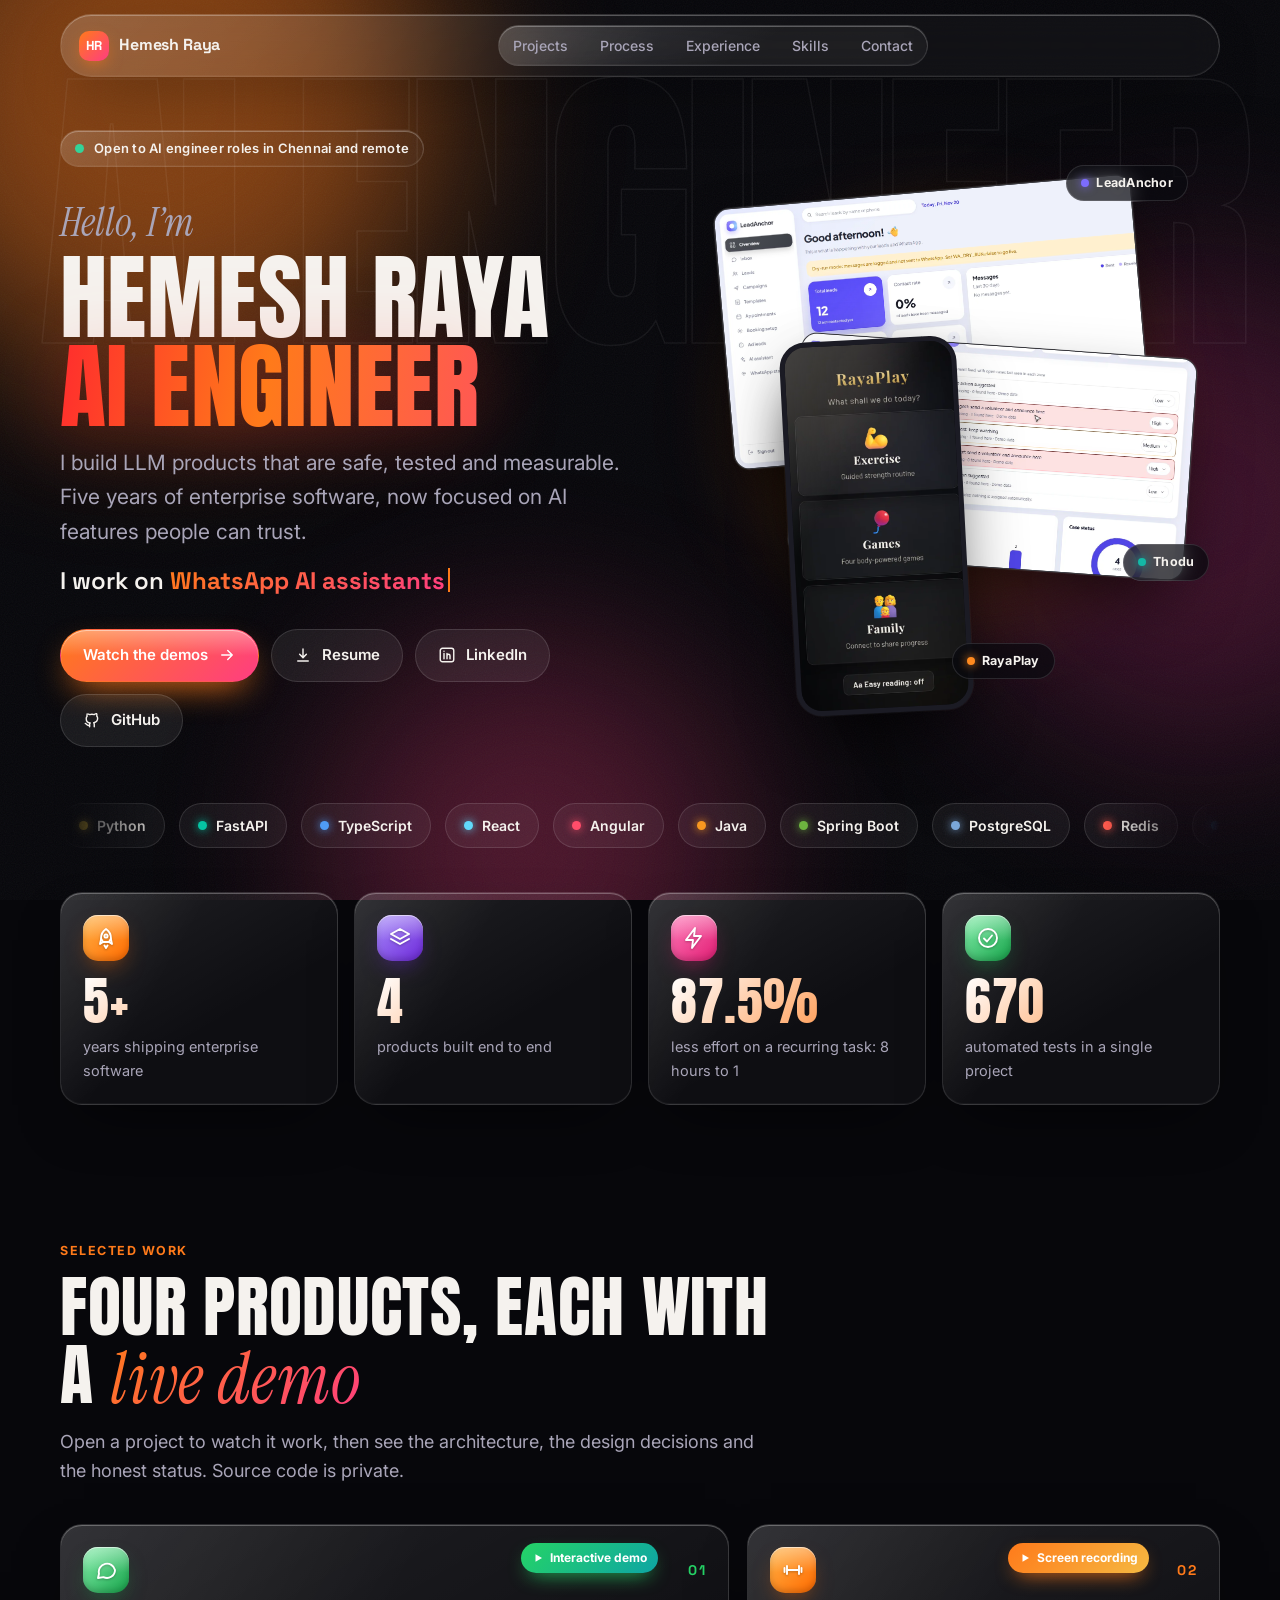
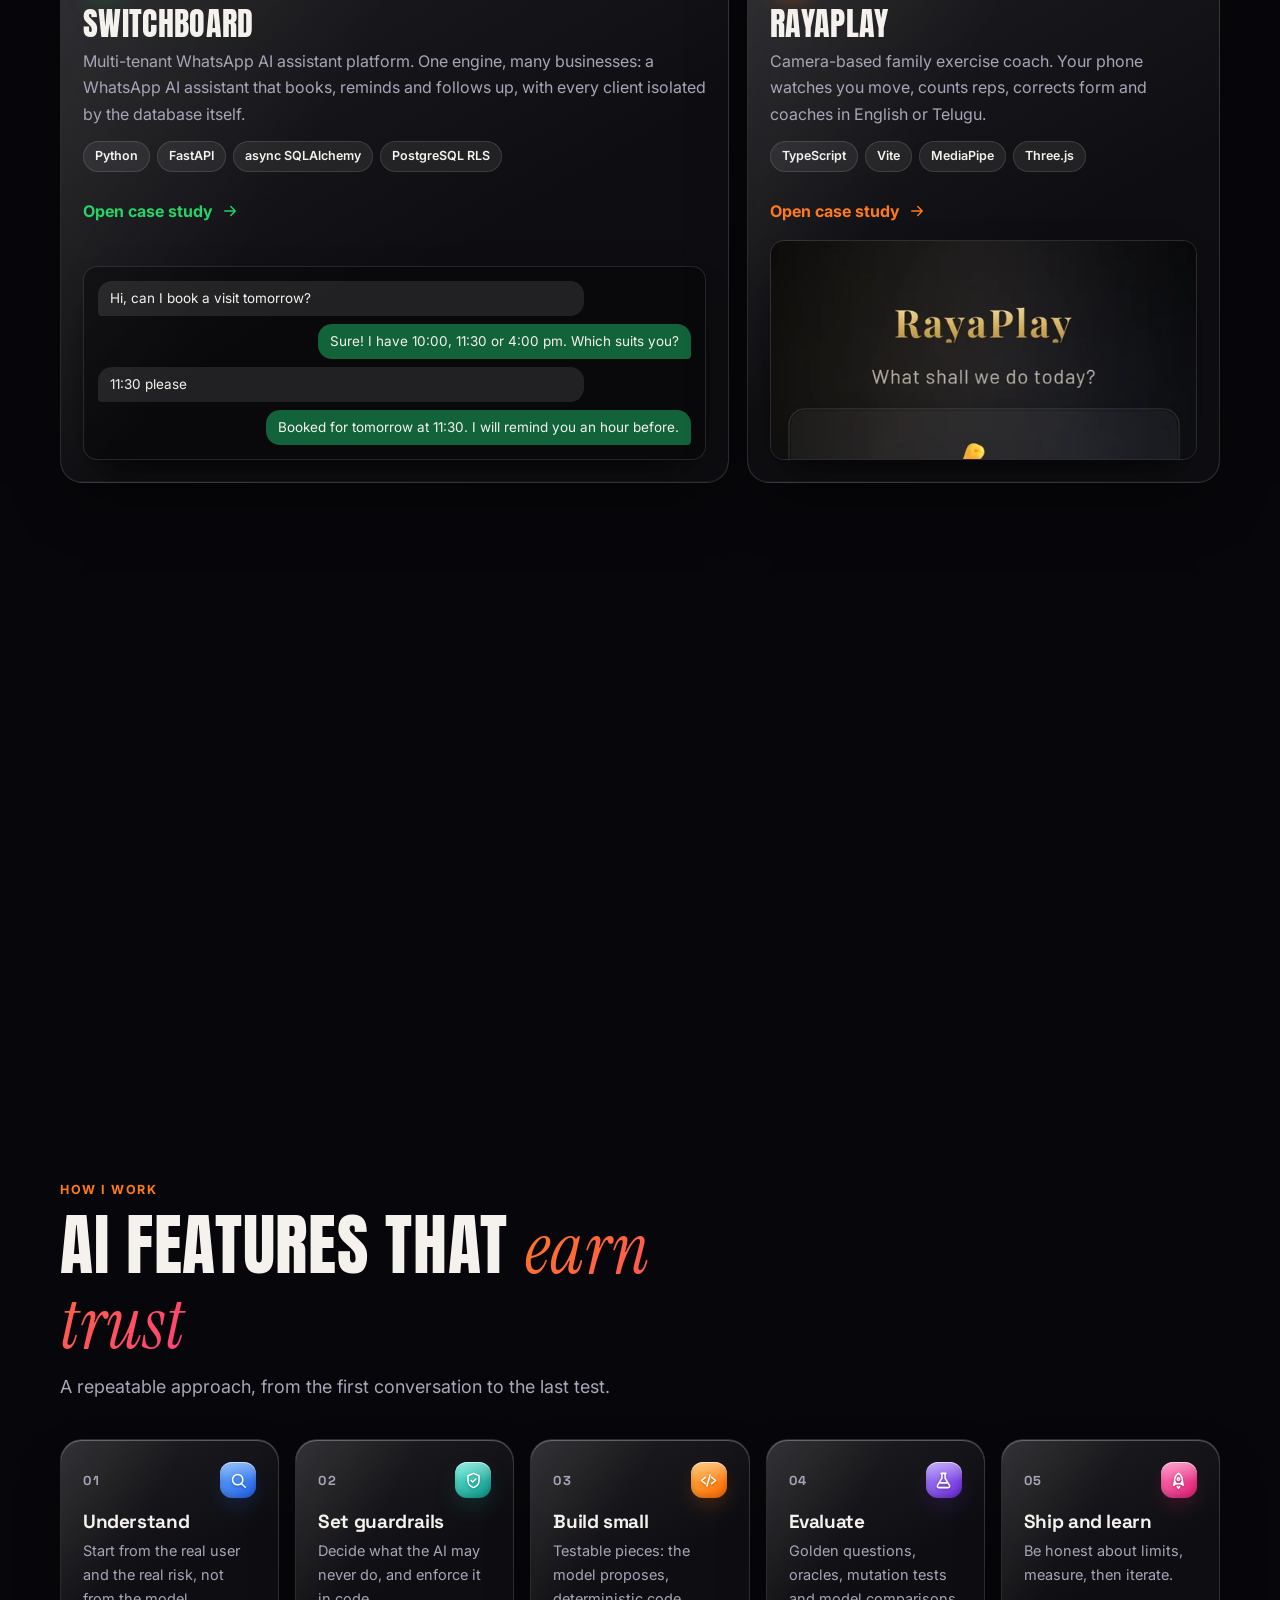
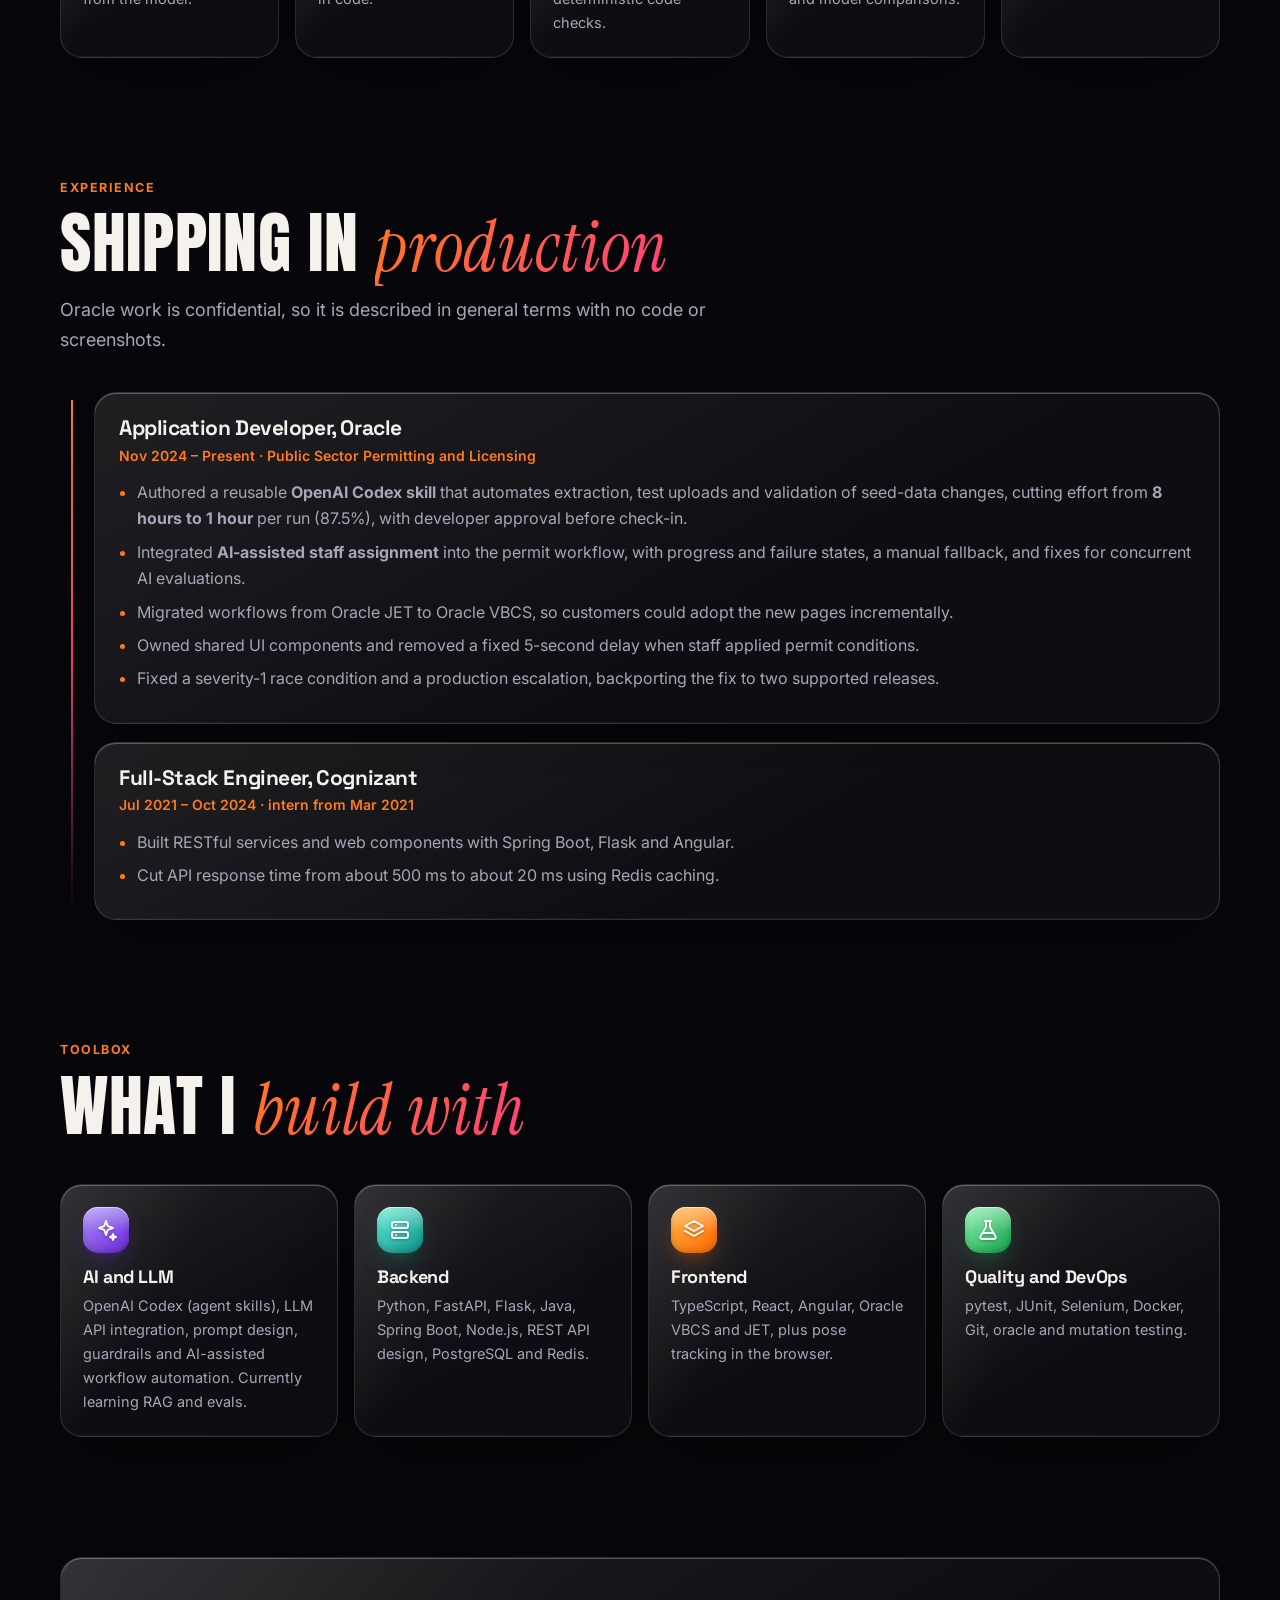
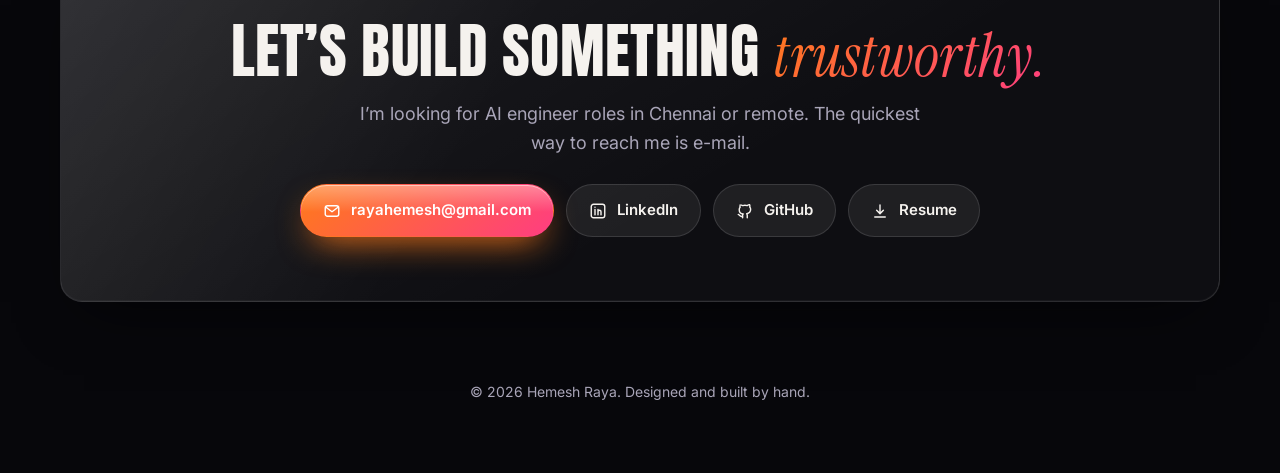
==== commit a646764a: "Add files via upload" ====
--- a/index.html
+++ b/index.html
@@ -91,7 +91,7 @@
       <li>Migrated workflows from Oracle JET to Oracle VBCS, so customers could adopt the new pages incrementally.</li>
       <li>Owned shared UI components and removed a fixed 5-second delay when staff applied permit conditions.</li>
       <li>Fixed a severity-1 race condition and a production escalation, backporting the fix to two supported releases.</li></ul></article>
-    <article class="job glass" data-reveal><h3>Full-Stack Engineer, Cognizant</h3><div class="meta">Mar 2021 &ndash; Oct 2024</div><ul>
+    <article class="job glass" data-reveal><h3>Full-Stack Engineer, Cognizant</h3><div class="meta">Jul 2021 &ndash; Oct 2024 &middot; intern from Mar 2021</div><ul>
       <li>Built RESTful services and web components with Spring Boot, Flask and Angular.</li>
       <li>Cut API response time from about 500 ms to about 20 ms using Redis caching.</li></ul></article>
   </div>
--- a/site.css
+++ b/site.css
@@ -344,3 +344,32 @@
 .lock-note { display: flex; gap: 12px; align-items: center; padding: 14px 16px; margin-top: 14px; border-radius: 14px; background: rgba(34, 197, 94, .1); border: 1px solid rgba(34, 197, 94, .3); font-size: 14.5px; }
 
 .btn.sm { padding: 10px 18px; font-size: 13.5px; min-height: 40px; }
+
+
+/* ======================= v4: small-screen and large-text fixes ======================= */
+main { overflow-wrap: anywhere; }
+.glass, .feat, .d, .d > div, .lane, .node, .story, .col, .explain .glass, .explain .glass > div, .stat, .step, .skill, .job, .tile, .nextcard, .panel-grid > *, .demo > *, .p-hero-grid > *, .hero-grid > * { min-width: 0; }
+.btn, .chip, .tech { max-width: 100%; }
+.btn { white-space: normal; text-align: left; overflow-wrap: anywhere; }
+.tabs button { max-width: 100%; white-space: normal; text-align: center; }
+.chips, .meta-row { min-width: 0; }
+.node { min-width: min(120px, 100%); }
+.nextcard h3 { font-size: clamp(22px, 7vw, 30px); }
+.p-hero h1 { font-size: clamp(30px, 12.5vw, 120px); }
+@media (max-width: 860px) {
+  .hero h1 { font-size: clamp(30px, 14vw, 108px); }
+  .hero h1 .l1, .hero h1 .l2 { white-space: normal; }
+  .sec-head h2 { font-size: clamp(30px, 9vw, 68px); }
+}
+
+/* videos: never taller than the screen */
+.player video { max-height: 78svh; object-fit: contain; background: #000; }
+.phone-demo .player { max-width: clamp(210px, 38svh, 340px); margin-inline: auto; width: 100%; }
+@media (max-width: 900px) { .phone-demo .player { max-width: clamp(210px, 38svh, 300px); } }
+@media (max-height: 520px) { .player video { max-height: 88svh; } .phone-demo .player { max-width: clamp(160px, 40svh, 240px); } }
+
+/* the tech strip keeps moving, slowly, even when the phone asks to reduce motion; touching it pauses it */
+@media (prefers-reduced-motion: reduce) {
+  .marquee .track { animation: slide 70s linear infinite !important; animation-duration: 70s !important; animation-iteration-count: infinite !important; }
+}
+.marquee:active .track, .marquee:focus-within .track { animation-play-state: paused; }
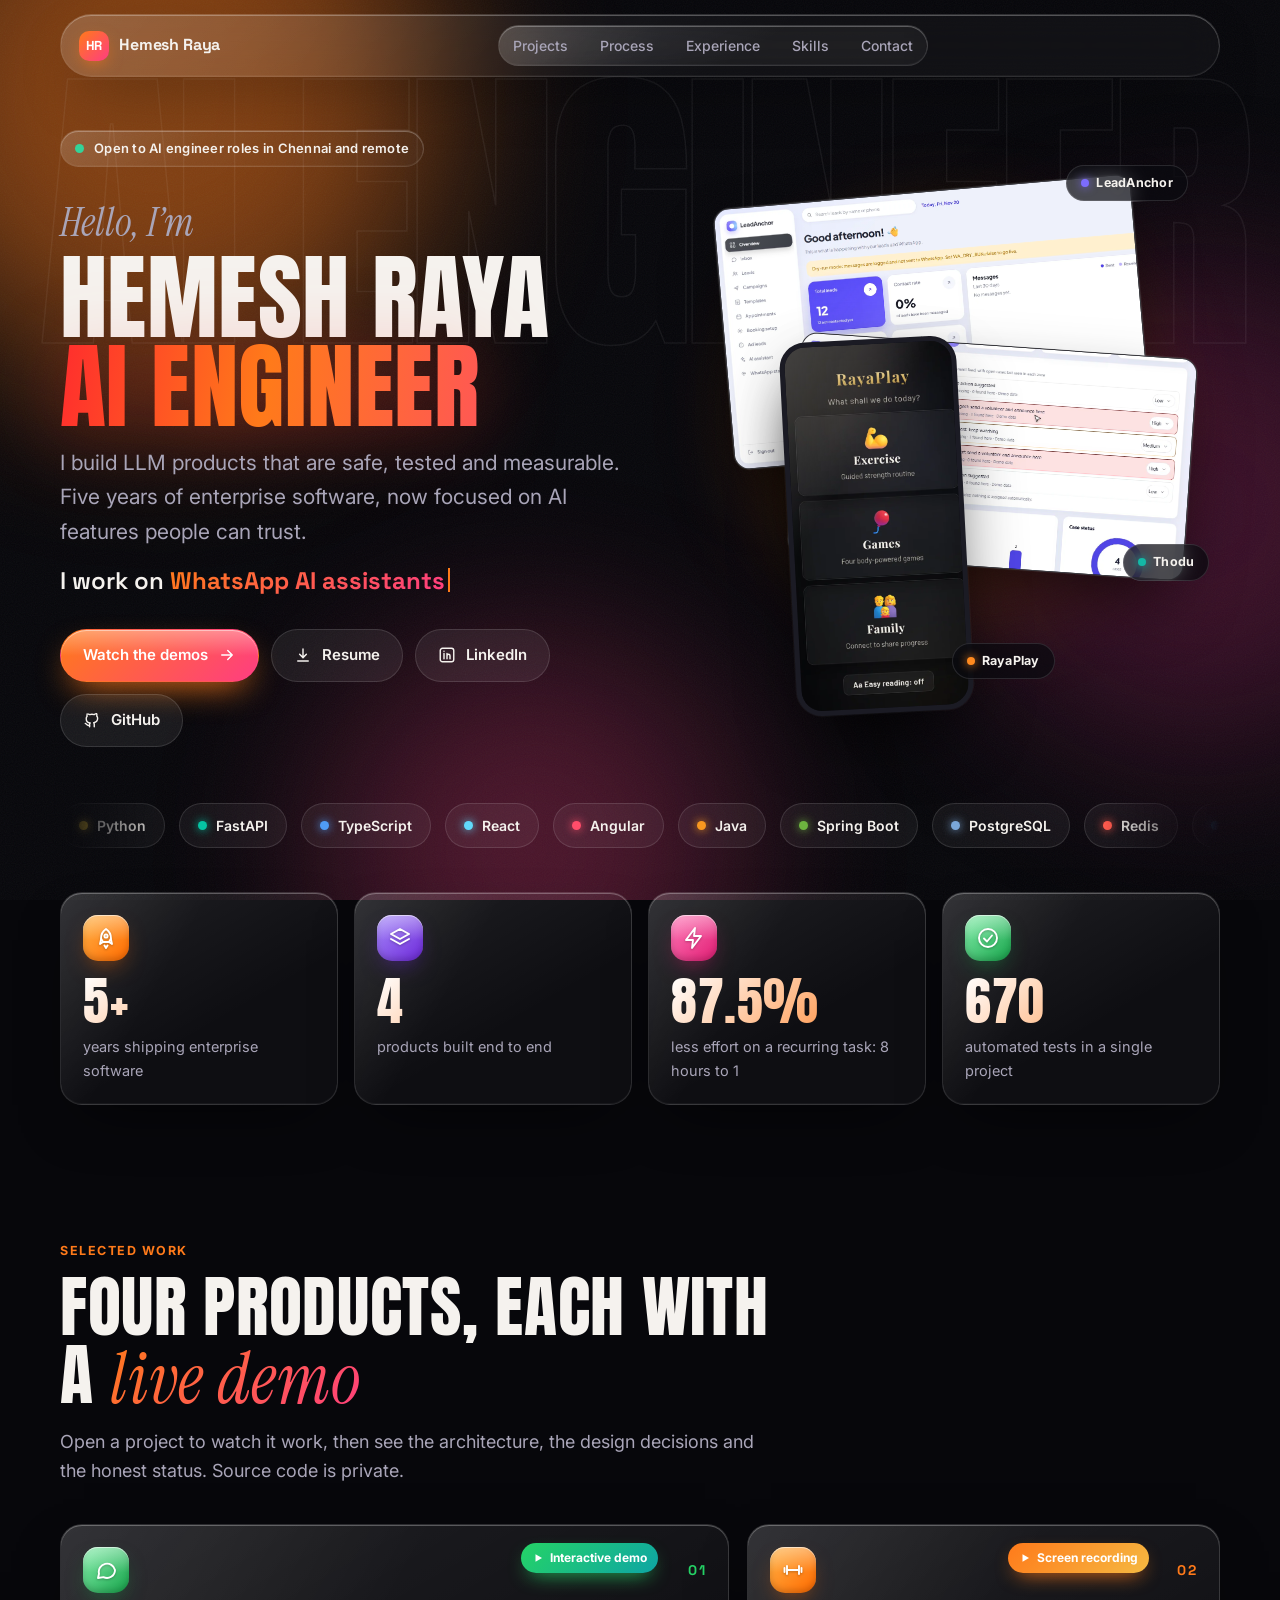
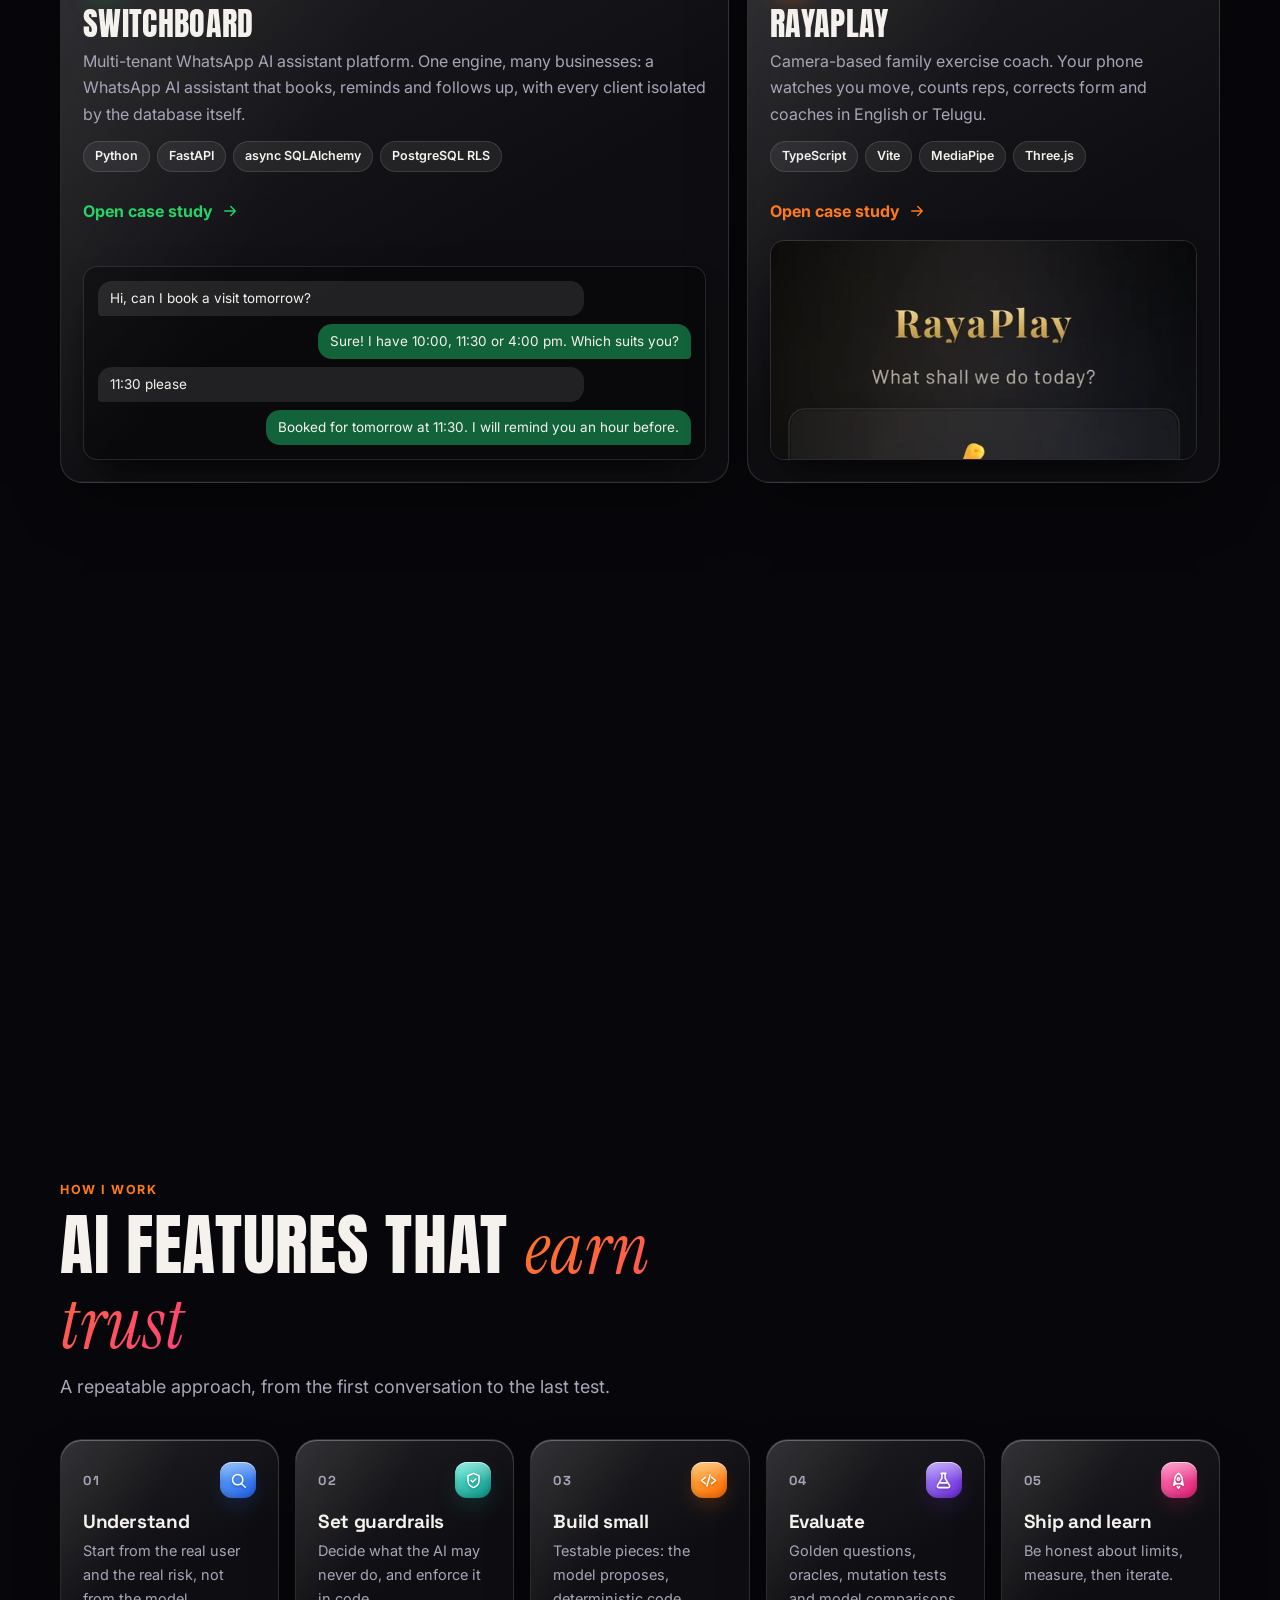
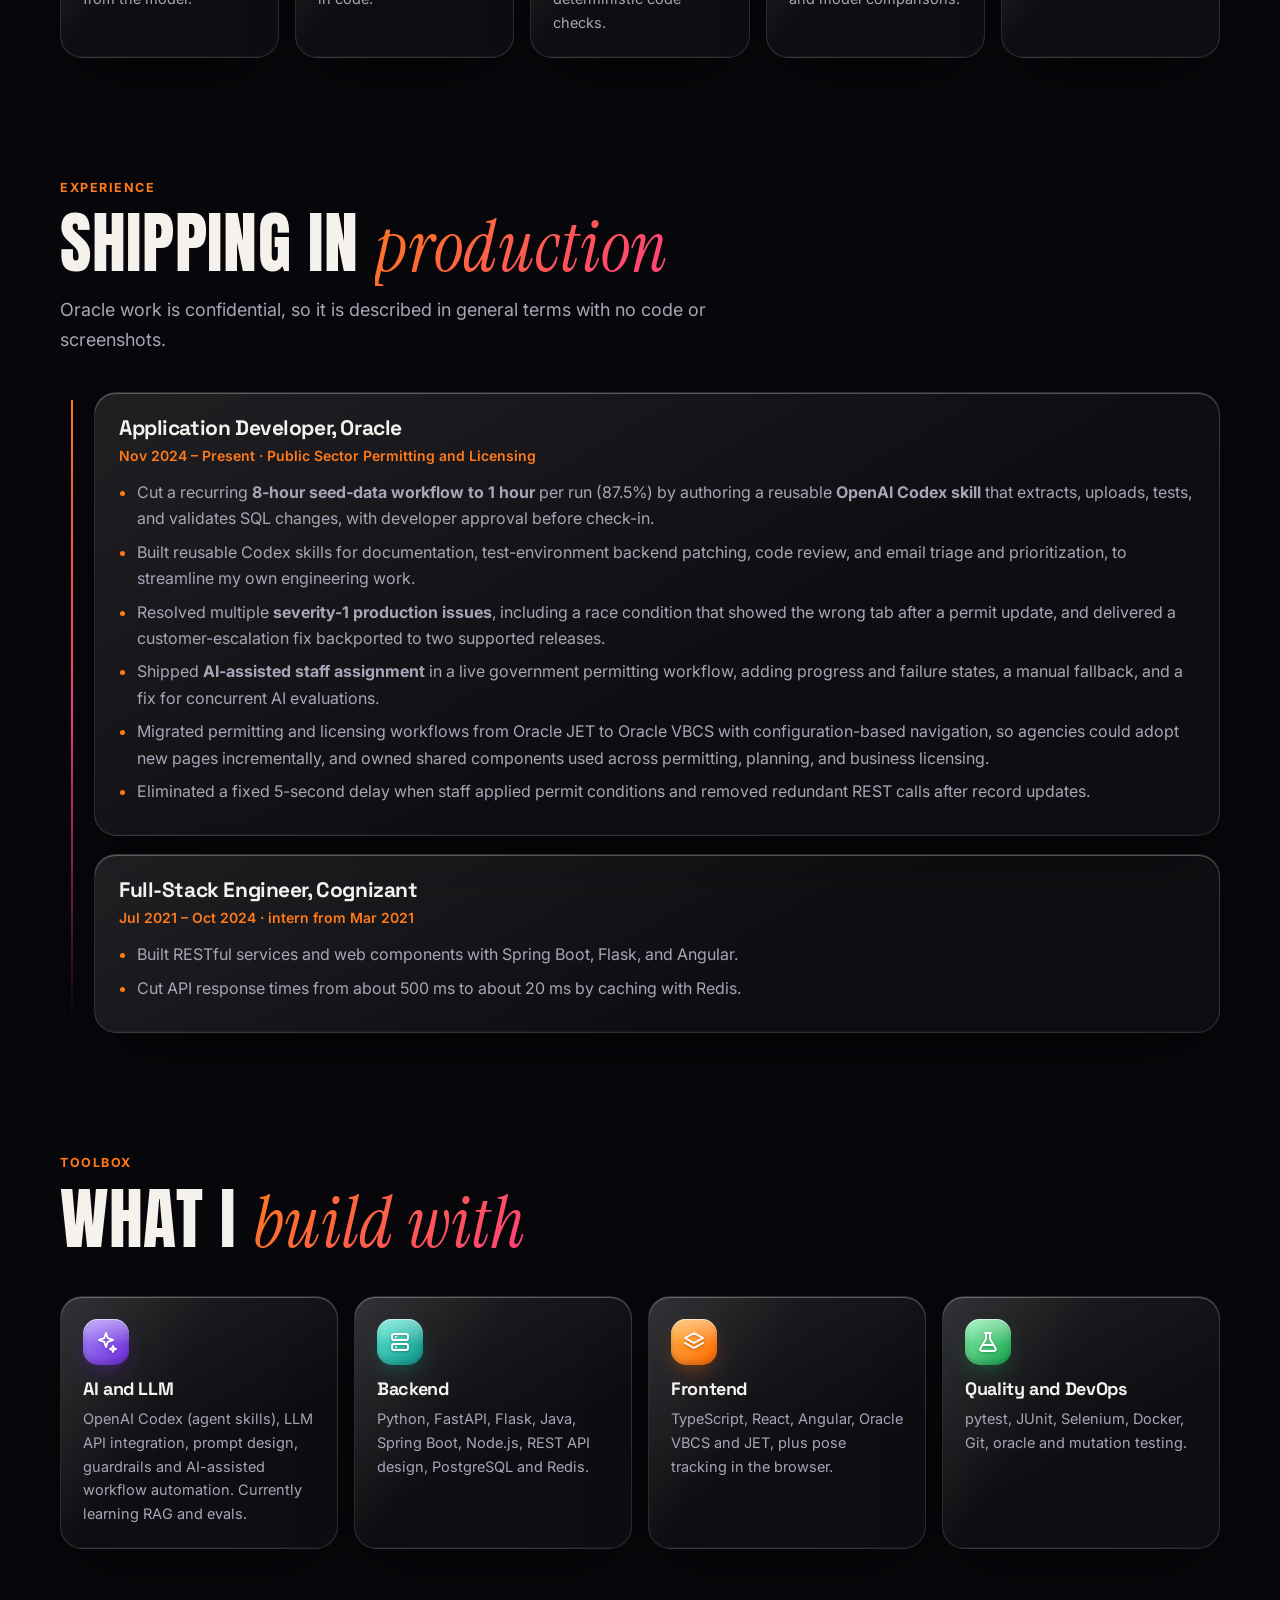
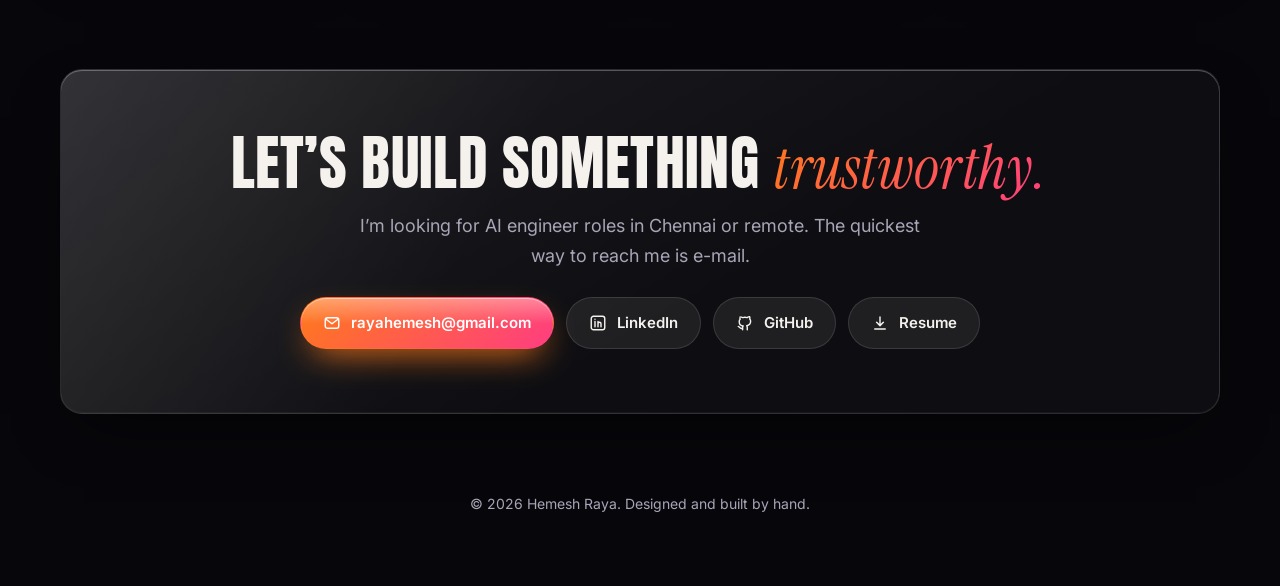
==== commit 992480b2: "Add files via upload" ====
--- a/index.html
+++ b/index.html
@@ -86,14 +86,15 @@
   <div class="sec-head" data-reveal><div class="kicker">Experience</div><h2>Shipping in <span class="em">production</span></h2><p>Oracle work is confidential, so it is described in general terms with no code or screenshots.</p></div>
   <div class="timeline">
     <article class="job glass" data-reveal><h3>Application Developer, Oracle</h3><div class="meta">Nov 2024 &ndash; Present &middot; Public Sector Permitting and Licensing</div><ul>
-      <li>Authored a reusable <b>OpenAI Codex skill</b> that automates extraction, test uploads and validation of seed-data changes, cutting effort from <b>8 hours to 1 hour</b> per run (87.5%), with developer approval before check-in.</li>
-      <li>Integrated <b>AI-assisted staff assignment</b> into the permit workflow, with progress and failure states, a manual fallback, and fixes for concurrent AI evaluations.</li>
-      <li>Migrated workflows from Oracle JET to Oracle VBCS, so customers could adopt the new pages incrementally.</li>
-      <li>Owned shared UI components and removed a fixed 5-second delay when staff applied permit conditions.</li>
-      <li>Fixed a severity-1 race condition and a production escalation, backporting the fix to two supported releases.</li></ul></article>
+      <li>Cut a recurring <b>8-hour seed-data workflow to 1 hour</b> per run (87.5%) by authoring a reusable <b>OpenAI Codex skill</b> that extracts, uploads, tests, and validates SQL changes, with developer approval before check-in.</li>
+      <li>Built reusable Codex skills for documentation, test-environment backend patching, code review, and email triage and prioritization, to streamline my own engineering work.</li>
+      <li>Resolved multiple <b>severity-1 production issues</b>, including a race condition that showed the wrong tab after a permit update, and delivered a customer-escalation fix backported to two supported releases.</li>
+      <li>Shipped <b>AI-assisted staff assignment</b> in a live government permitting workflow, adding progress and failure states, a manual fallback, and a fix for concurrent AI evaluations.</li>
+      <li>Migrated permitting and licensing workflows from Oracle JET to Oracle VBCS with configuration-based navigation, so agencies could adopt new pages incrementally, and owned shared components used across permitting, planning, and business licensing.</li>
+      <li>Eliminated a fixed 5-second delay when staff applied permit conditions and removed redundant REST calls after record updates.</li></ul></article>
     <article class="job glass" data-reveal><h3>Full-Stack Engineer, Cognizant</h3><div class="meta">Jul 2021 &ndash; Oct 2024 &middot; intern from Mar 2021</div><ul>
-      <li>Built RESTful services and web components with Spring Boot, Flask and Angular.</li>
-      <li>Cut API response time from about 500 ms to about 20 ms using Redis caching.</li></ul></article>
+      <li>Built RESTful services and web components with Spring Boot, Flask, and Angular.</li>
+      <li>Cut API response times from about 500 ms to about 20 ms by caching with Redis.</li></ul></article>
   </div>
 </div></section>
 
--- a/site.css
+++ b/site.css
@@ -373,3 +373,8 @@
   .marquee .track { animation: slide 70s linear infinite !important; animation-duration: 70s !important; animation-iteration-count: infinite !important; }
 }
 .marquee:active .track, .marquee:focus-within .track { animation-play-state: paused; }
+
+
+/* v5: keep table headers whole on narrow phones */
+table.rows th { overflow-wrap: normal; word-break: normal; font-size: 11px; letter-spacing: .03em; }
+table.rows th, table.rows td { padding: 10px 8px; }
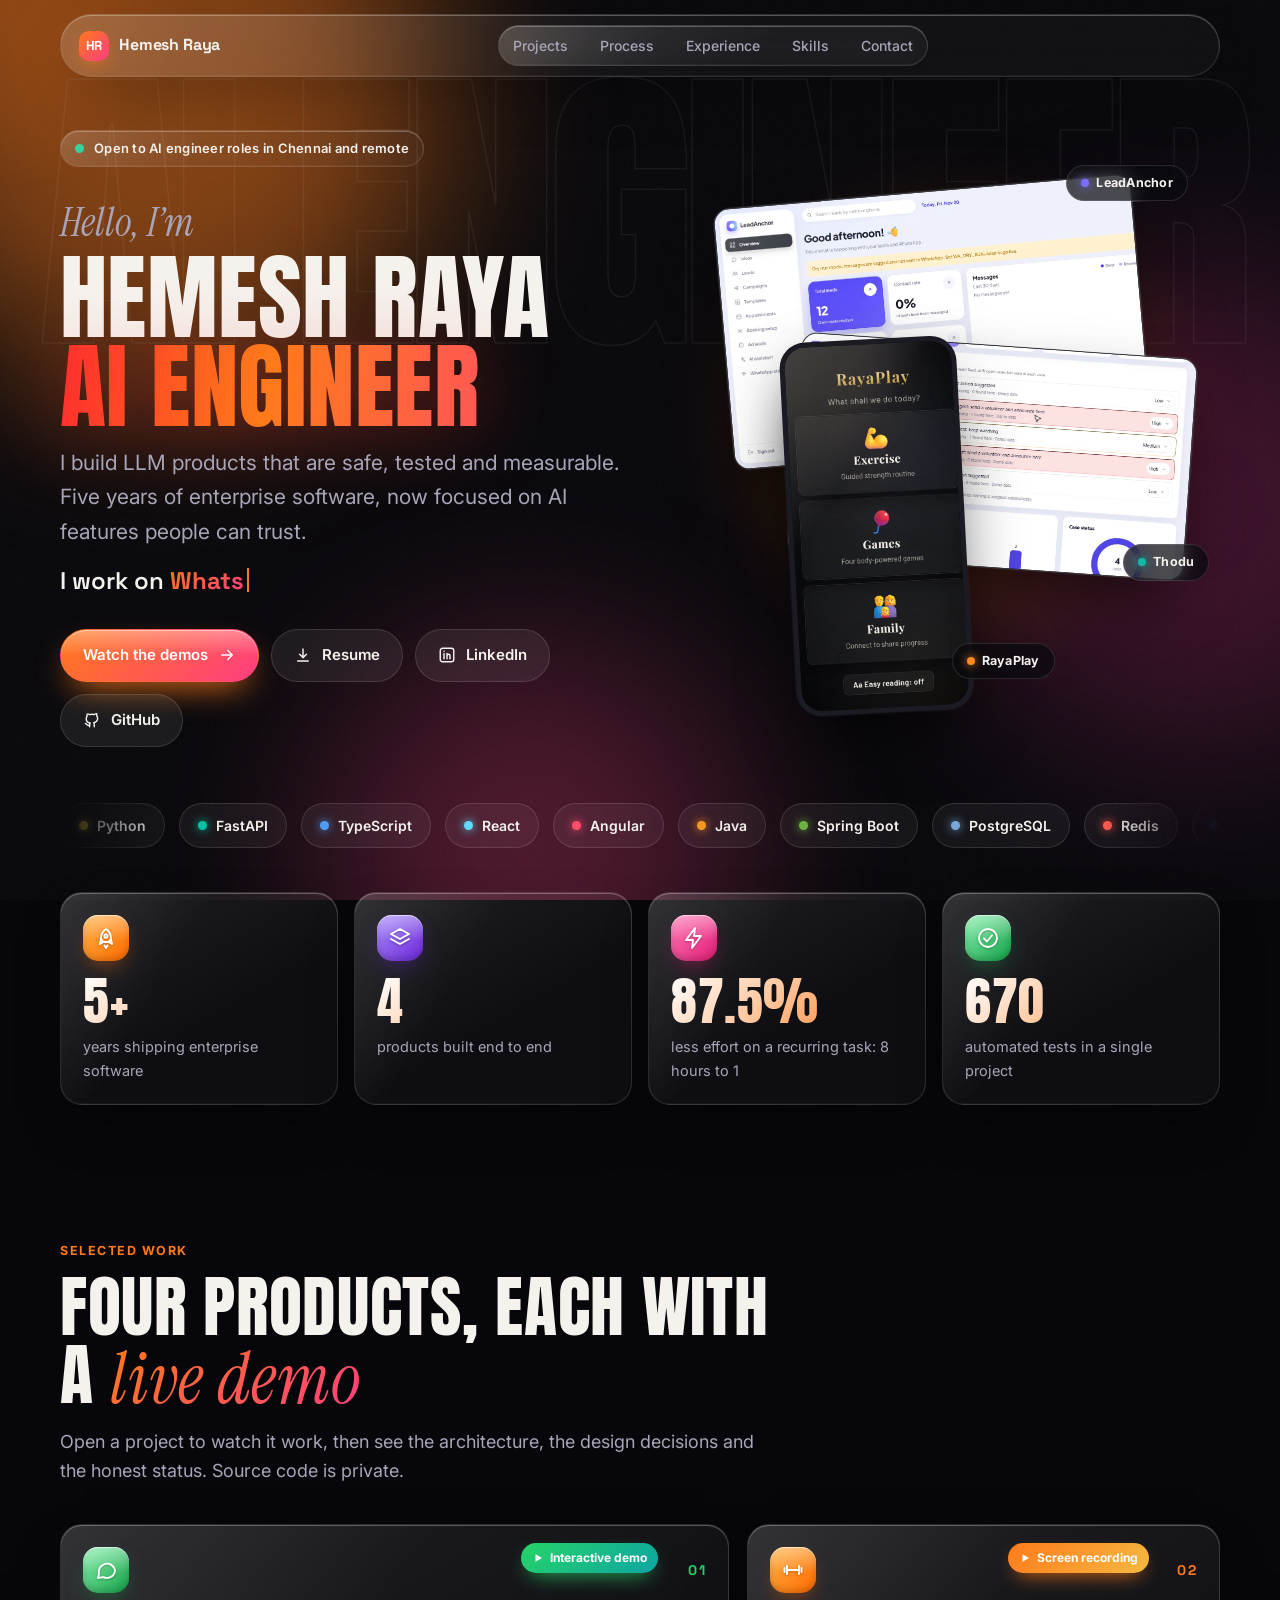
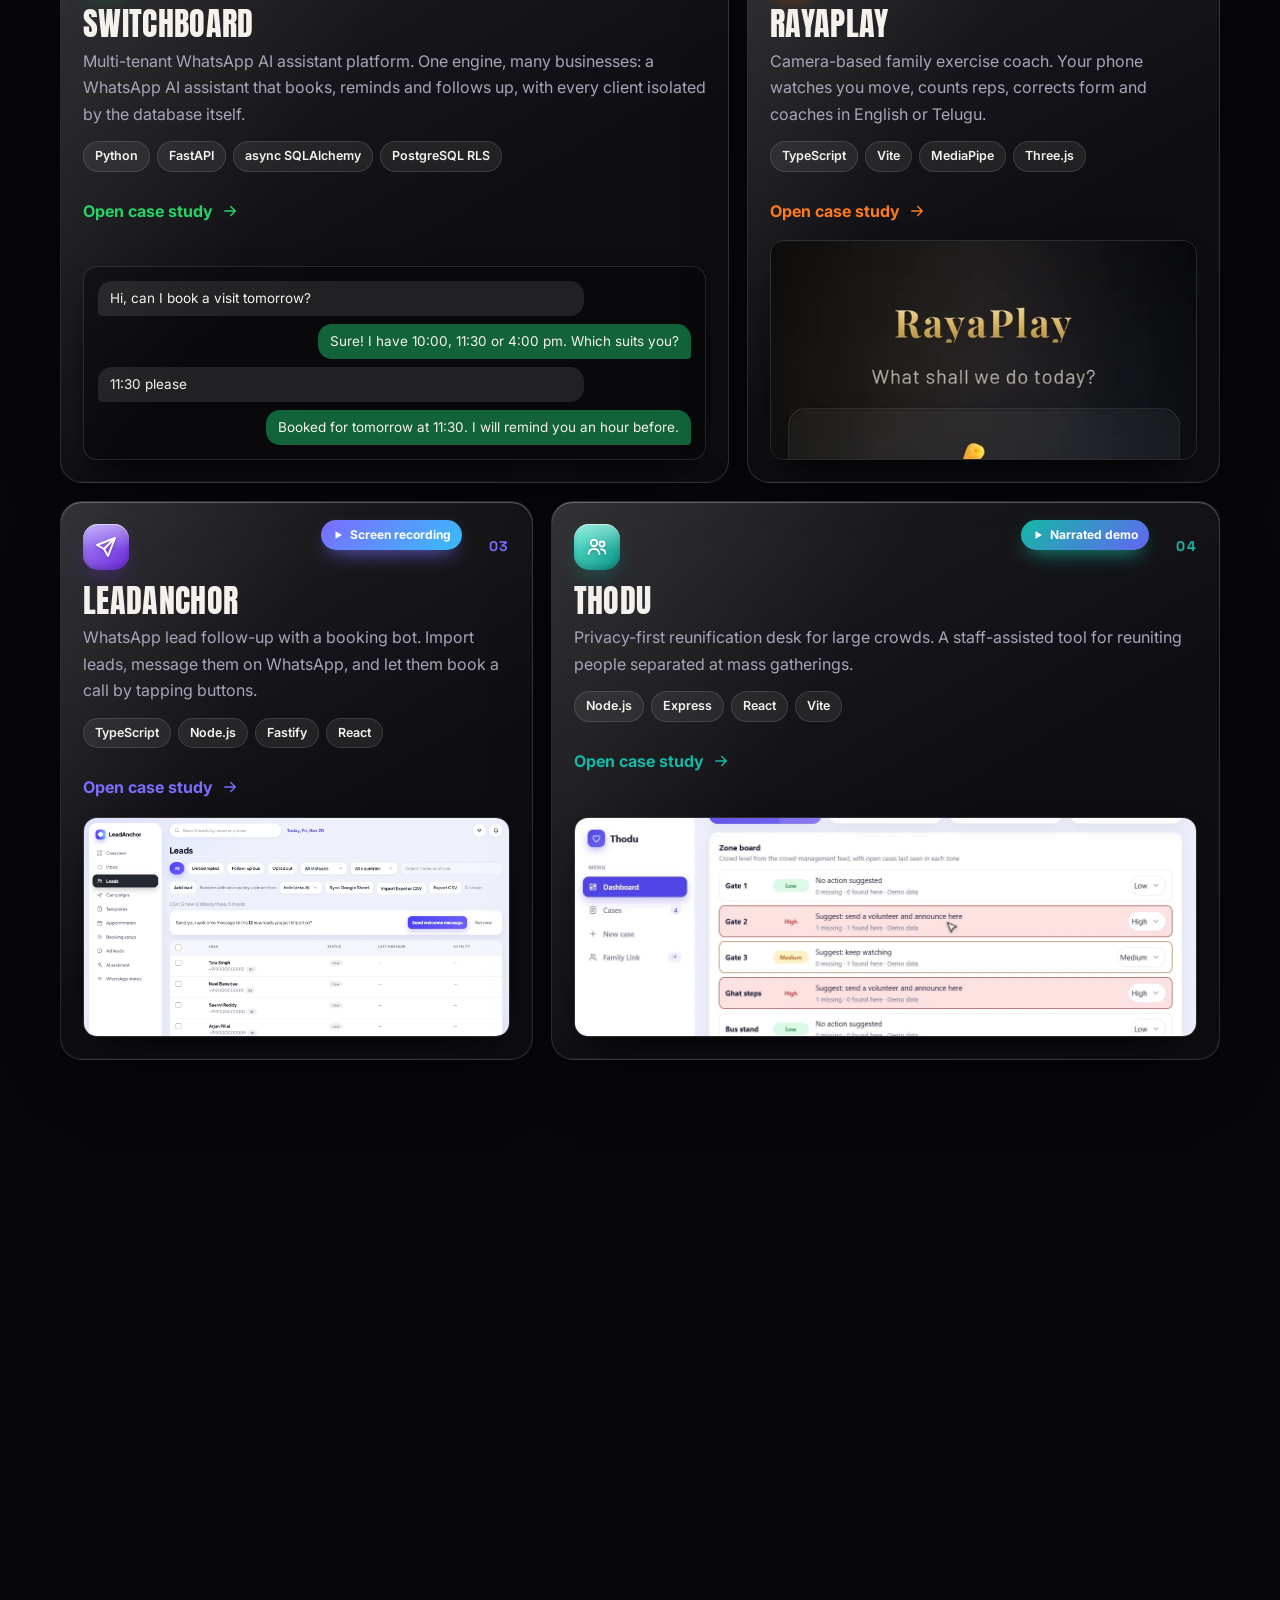
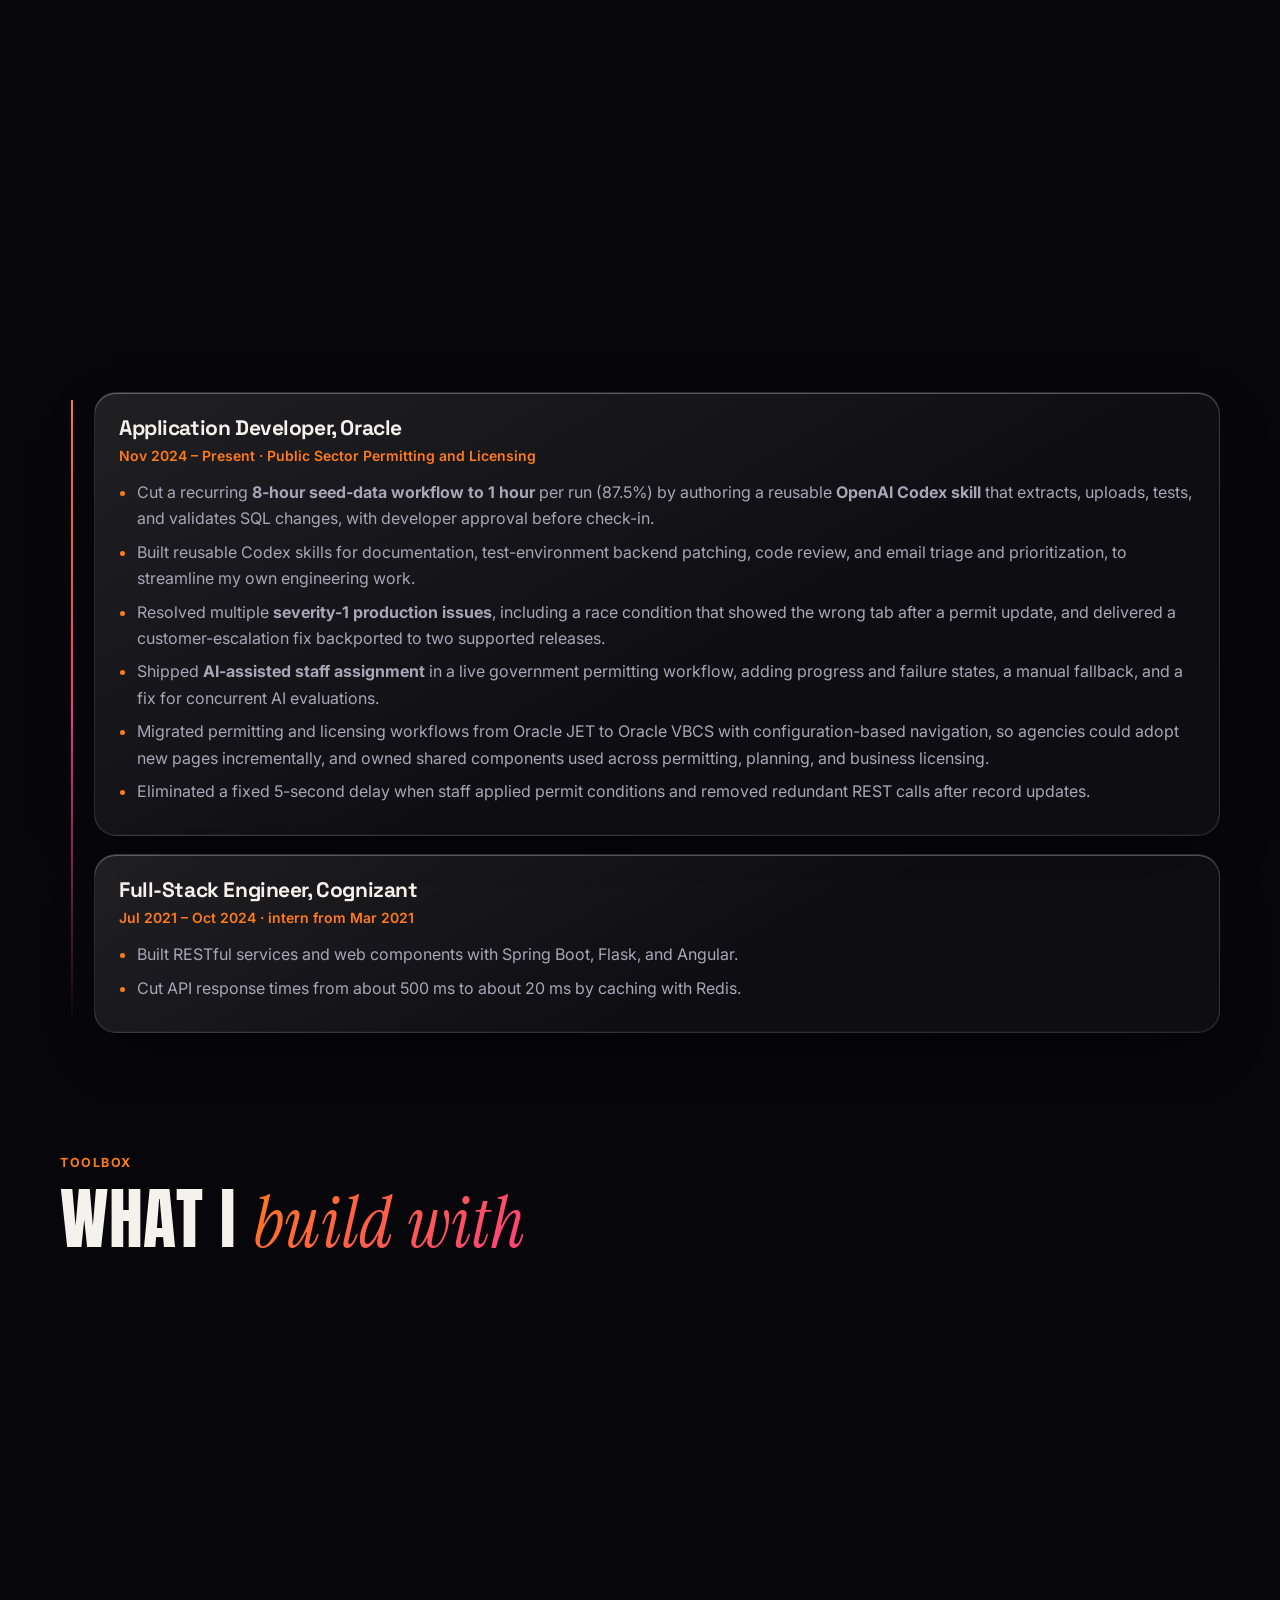
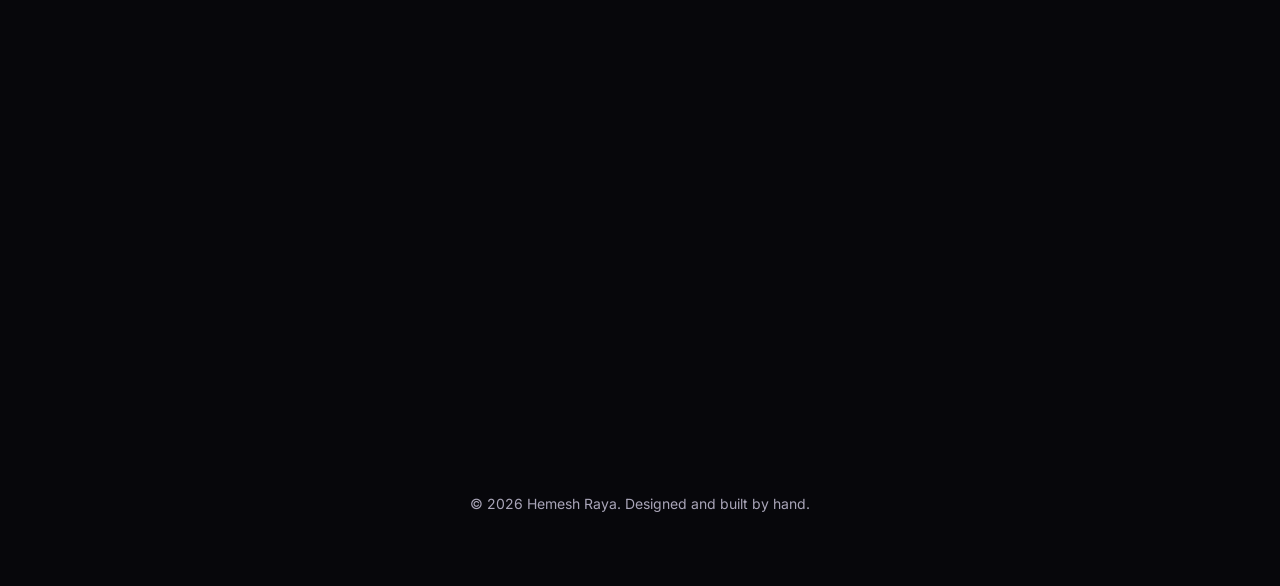
==== commit 02522294: "Add files via upload" ====
--- a/index.html
+++ b/index.html
@@ -105,8 +105,9 @@
 
 <section class="sec" id="contact"><div class="wrap">
   <div class="cta-card glass" data-reveal><h2>Let&rsquo;s build something <span class="em">trustworthy.</span></h2>
-  <p>I&rsquo;m looking for AI engineer roles in Chennai or remote. The quickest way to reach me is e-mail.</p>
+  <p>I&rsquo;m looking for AI engineer roles in Chennai or remote. You can reach me by e-mail or phone.</p>
   <div class="cta"><a class="btn primary" href="mailto:rayahemesh@gmail.com" data-copy="rayahemesh@gmail.com"><svg viewBox="0 0 24 24" fill="none" stroke="currentColor" stroke-width="1.9" stroke-linecap="round" stroke-linejoin="round" aria-hidden="true"><rect x="3" y="5" width="18" height="14" rx="3"/><path d="M4 7l8 6 8-6"/></svg><span>rayahemesh@gmail.com</span></a>
+  <a class="btn" href="tel:+919381315115"><svg viewBox="0 0 24 24" fill="none" stroke="currentColor" stroke-width="1.9" stroke-linecap="round" stroke-linejoin="round" aria-hidden="true"><rect x="7" y="2.5" width="10" height="19" rx="2.5"/><path d="M11 18.5h2"/></svg> +91-9381315115</a>
   <a class="btn" href="https://www.linkedin.com/in/hemesh-raya-a6746b1a2/" target="_blank" rel="noopener"><svg viewBox="0 0 24 24" fill="none" stroke="currentColor" stroke-width="1.9" stroke-linecap="round" stroke-linejoin="round" aria-hidden="true"><rect x="3" y="3" width="18" height="18" rx="3"/><path d="M8 10v7M8 7v.01M12 17v-4a2 2 0 0 1 4 0v4M12 10v7"/></svg> LinkedIn</a>
   <a class="btn" href="https://github.com/HemeshRaya" target="_blank" rel="noopener"><svg viewBox="0 0 24 24" fill="none" stroke="currentColor" stroke-width="1.9" stroke-linecap="round" stroke-linejoin="round" aria-hidden="true"><path d="M9 19c-4 1.3-4-2-6-2.5m12 4.5v-3.2a2.8 2.8 0 0 0-.8-2.2c2.6-.3 5.3-1.3 5.3-5.8a4.5 4.5 0 0 0-1.2-3.1 4.2 4.2 0 0 0-.1-3.1s-1-.3-3.3 1.2a11.4 11.4 0 0 0-6 0C6.6 3.7 5.6 4 5.6 4a4.2 4.2 0 0 0-.1 3.1A4.5 4.5 0 0 0 4.3 10.2c0 4.5 2.7 5.5 5.3 5.8a2.8 2.8 0 0 0-.8 2.2V21"/></svg> GitHub</a>
   <a class="btn" href="Hemesh_Raya_Resume.pdf" download><svg viewBox="0 0 24 24" fill="none" stroke="currentColor" stroke-width="1.9" stroke-linecap="round" stroke-linejoin="round" aria-hidden="true"><path d="M12 4v11M7.5 11l4.5 4.5L16.5 11M5 20h14"/></svg> Resume</a></div></div>
